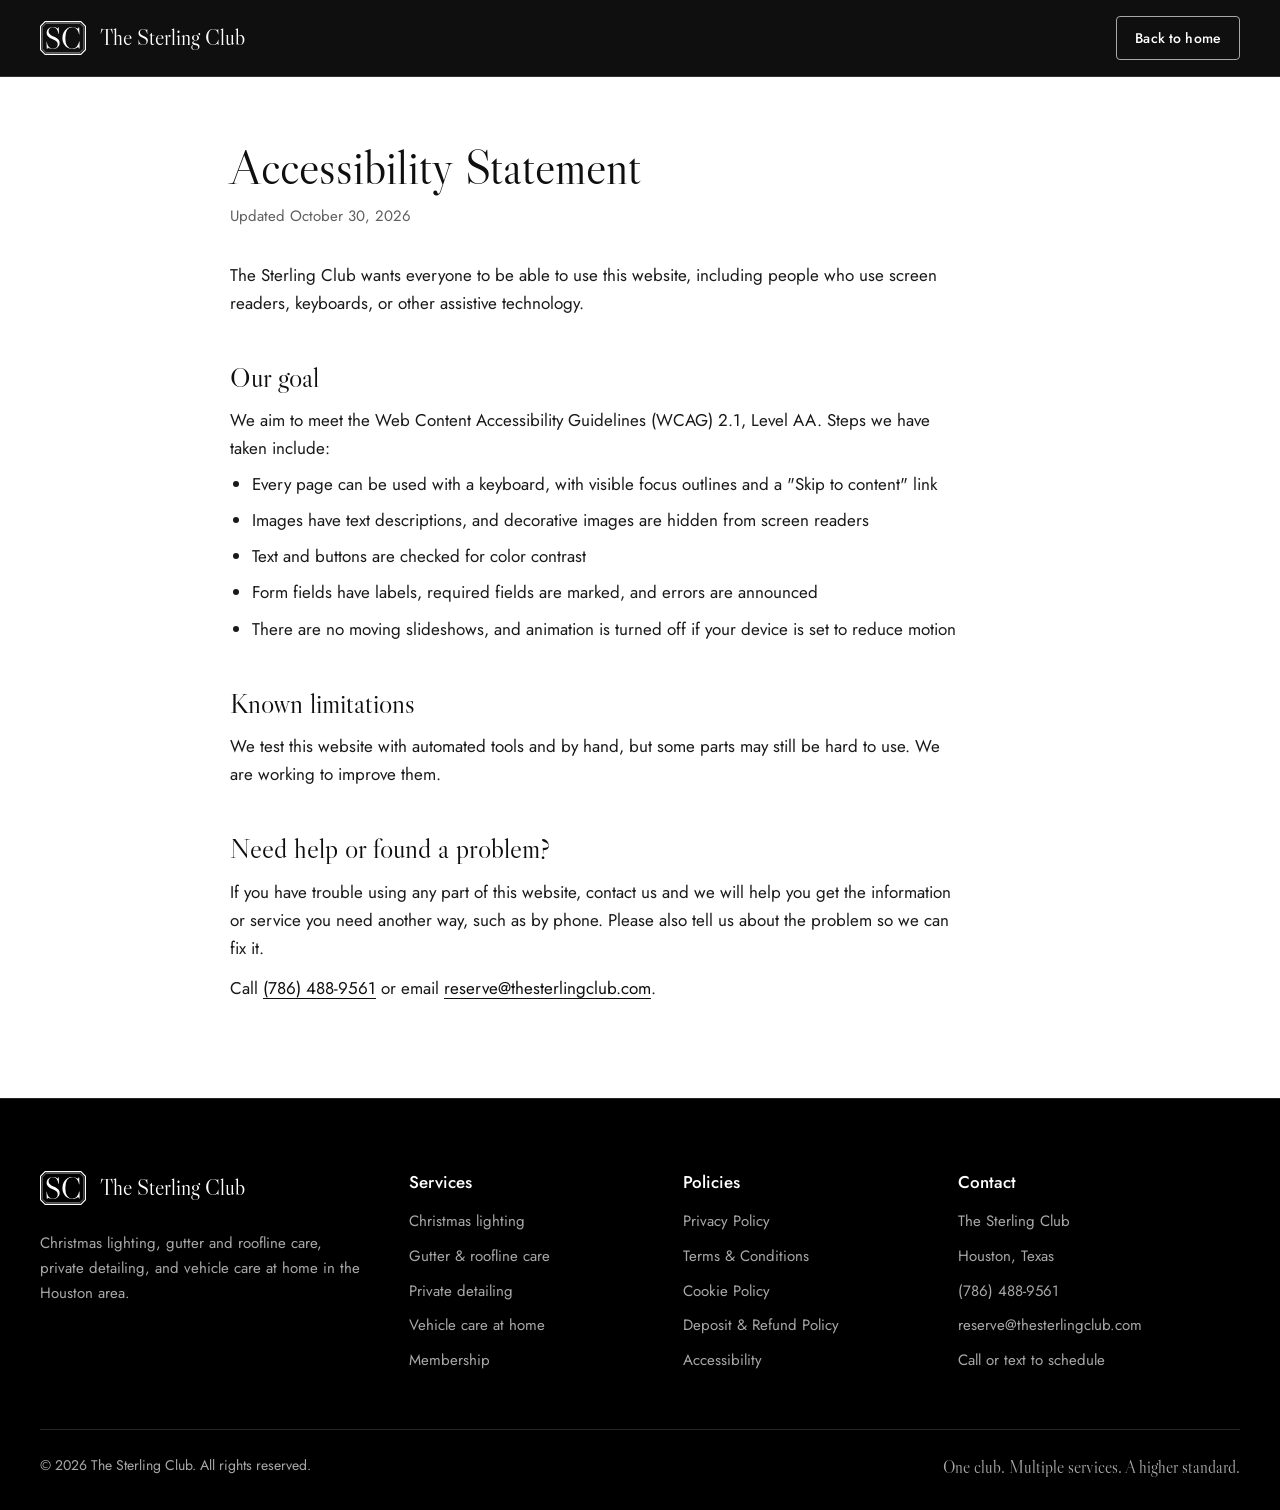
==== accessibility.html @ 71d04ffc "Switch the color palette to Onyx: black, white and silver - Replace the dusk-blue and silver-white p" ====
<!DOCTYPE html>
<html lang="en">
<head>
  <meta charset="UTF-8" />
  <meta name="viewport" content="width=device-width, initial-scale=1.0" />
  <title>Accessibility Statement | The Sterling Club</title>
  <meta name="description" content="Accessibility Statement for The Sterling Club, a home and auto services business in Houston, Texas." />
  <meta name="theme-color" content="#0F0F0F" />
  <link rel="icon" href="data:image/svg+xml,%3Csvg xmlns='http://www.w3.org/2000/svg' viewBox='0 -200 1501 1501'%3E%3Crect x='0' y='-200' width='1501' height='1501' rx='180' fill='%230F0F0F'/%3E%3Cpath d='M168.0 18.0H1333.0L1483.0 168.0V934.0L1333.0 1084.0H168.0L18.0 934.0V168.0Z' fill='none' stroke='%23FFFFFF' stroke-width='70'/%3E%3Cpath d='M640 711Q640 659 617.5 623.5Q595 588 558.5 564Q522 540 462 513Q395 482 358.5 460Q322 438 301.5 408Q281 378 281 334Q281 273 318 237.5Q355 202 417 202Q520 202 570 305Q595 356 611 423L621 420L611 202H598L574 250Q533 218 497.5 204Q462 190 421 190Q362 190 315.5 214.5Q269 239 242.5 282.5Q216 326 216 381Q216 435 240.5 472.5Q265 510 302 533.5Q339 557 394 581Q461 610 498 632Q535 654 556.5 685Q578 716 578 761Q578 825 537.5 862.5Q497 900 425 900Q341 900 290 843Q265 815 249.5 777Q234 739 219 671L210 673L223 912H236L257 857Q288 883 332 897.5Q376 912 423 912Q485 912 534.5 886Q584 860 612 814.5Q640 769 640 711ZM1045 898Q940 898 883 807.5Q826 717 826 551Q826 384 883 293Q940 202 1046 202Q1104 202 1152 228.5Q1200 255 1230 304Q1260 354 1274 431L1288 427L1278 202H1265L1241 250Q1183 219 1135.5 204.5Q1088 190 1043 190Q957 190 885 238Q813 286 771.5 369Q730 452 730 551Q730 651 771.5 733.5Q813 816 885.5 864Q958 912 1045 912Q1094 912 1146.5 893Q1199 874 1244 841L1278 896H1291V666L1278 664Q1253 773 1204 828Q1175 860 1132.5 879Q1090 898 1045 898Z' fill='%23FFFFFF'/%3E%3C/svg%3E" />
  <link rel="stylesheet" href="styles.css?v=onyx-1" />
</head>
<body class="legal-page">
  <svg width="0" height="0" style="position:absolute" aria-hidden="true" focusable="false">
    <symbol id="i-hallmark" viewBox="0 0 1501 1102"><path d="M168.0 18.0H1333.0L1483.0 168.0V934.0L1333.0 1084.0H168.0L18.0 934.0V168.0Z" fill="none" stroke="currentColor" stroke-width="36" /><path d="M199.644 72H1301.356L1429 199.644V902.356L1301.356 1030H199.644L72 902.356V199.644Z" fill="none" stroke="currentColor" stroke-width="14" /><path d="M640 711Q640 659 617.5 623.5Q595 588 558.5 564Q522 540 462 513Q395 482 358.5 460Q322 438 301.5 408Q281 378 281 334Q281 273 318 237.5Q355 202 417 202Q520 202 570 305Q595 356 611 423L621 420L611 202H598L574 250Q533 218 497.5 204Q462 190 421 190Q362 190 315.5 214.5Q269 239 242.5 282.5Q216 326 216 381Q216 435 240.5 472.5Q265 510 302 533.5Q339 557 394 581Q461 610 498 632Q535 654 556.5 685Q578 716 578 761Q578 825 537.5 862.5Q497 900 425 900Q341 900 290 843Q265 815 249.5 777Q234 739 219 671L210 673L223 912H236L257 857Q288 883 332 897.5Q376 912 423 912Q485 912 534.5 886Q584 860 612 814.5Q640 769 640 711ZM1045 898Q940 898 883 807.5Q826 717 826 551Q826 384 883 293Q940 202 1046 202Q1104 202 1152 228.5Q1200 255 1230 304Q1260 354 1274 431L1288 427L1278 202H1265L1241 250Q1183 219 1135.5 204.5Q1088 190 1043 190Q957 190 885 238Q813 286 771.5 369Q730 452 730 551Q730 651 771.5 733.5Q813 816 885.5 864Q958 912 1045 912Q1094 912 1146.5 893Q1199 874 1244 841L1278 896H1291V666L1278 664Q1253 773 1204 828Q1175 860 1132.5 879Q1090 898 1045 898Z" fill="currentColor" /></symbol>
  </svg>
  <a class="skip-link" href="#main">Skip to content</a>
  <header class="site-header scrolled">
    <div class="wrap nav">
      <a href="index.html" class="brand" aria-label="The Sterling Club home">
        <svg class="brand-mark" aria-hidden="true"><use href="#i-hallmark" /></svg>
        <span class="brand-name">The Sterling Club</span>
      </a>
      <a href="index.html" class="btn btn-sm btn-ghost">Back to home</a>
    </div>
  </header>
  <main id="main" class="legal wrap-narrow">
<h1>Accessibility Statement</h1>
<p class="legal-meta">Updated October 30, 2026</p>

<p>The Sterling Club wants everyone to be able to use this website, including people who use screen readers, keyboards, or other assistive technology.</p>

<h2>Our goal</h2>
<p>We aim to meet the Web Content Accessibility Guidelines (WCAG) 2.1, Level AA. Steps we have taken include:</p>
<ul>
  <li>Every page can be used with a keyboard, with visible focus outlines and a "Skip to content" link</li>
  <li>Images have text descriptions, and decorative images are hidden from screen readers</li>
  <li>Text and buttons are checked for color contrast</li>
  <li>Form fields have labels, required fields are marked, and errors are announced</li>
  <li>There are no moving slideshows, and animation is turned off if your device is set to reduce motion</li>
</ul>

<h2>Known limitations</h2>
<p>We test this website with automated tools and by hand, but some parts may still be hard to use. We are working to improve them.</p>

<h2>Need help or found a problem?</h2>
<p>If you have trouble using any part of this website, contact us and we will help you get the information or service you need another way, such as by phone. Please also tell us about the problem so we can fix it.</p>
<p>Call <a href="tel:+17864889561">(786) 488-9561</a> or email <a href="mailto:reserve@thesterlingclub.com">reserve@thesterlingclub.com</a>.</p>

  </main>
  <!-- ============ Footer ============ -->
  <footer class="site-footer">
    <div class="wrap footer-grid">
      <div class="footer-brand">
        <a href="index.html" class="brand">
          <svg class="brand-mark" aria-hidden="true"><use href="#i-hallmark" /></svg>
          <span class="brand-name">The Sterling Club</span>
        </a>
        <p>Christmas lighting, gutter and roofline care, private detailing, and vehicle care at home in the Houston area.</p>
      </div>
      <div>
        <h2 class="footer-h">Services</h2>
        <ul>
          <li><a href="index.html#lighting">Christmas lighting</a></li>
          <li><a href="index.html#gutters">Gutter &amp; roofline care</a></li>
          <li><a href="index.html#detailing">Private detailing</a></li>
          <li><a href="index.html#vehicle-care">Vehicle care at home</a></li>
          <li><a href="index.html#membership">Membership</a></li>
        </ul>
      </div>
      <div>
        <h2 class="footer-h">Policies</h2>
        <ul>
          <li><a href="privacy.html">Privacy Policy</a></li>
          <li><a href="terms.html">Terms &amp; Conditions</a></li>
          <li><a href="cookies.html">Cookie Policy</a></li>
          <li><a href="refunds.html">Deposit &amp; Refund Policy</a></li>
          <li><a href="accessibility.html">Accessibility</a></li>
        </ul>
      </div>
      <div>
        <h2 class="footer-h">Contact</h2>
        <address>
          <ul>
            <li>The Sterling Club</li>
            <li>Houston, Texas</li>
            <li><a href="tel:+17864889561">(786) 488-9561</a></li>
            <li><a href="mailto:reserve@thesterlingclub.com">reserve@thesterlingclub.com</a></li>
            <li>Call or text to schedule</li>
          </ul>
        </address>
      </div>
    </div>
    <div class="wrap footer-bottom">
      <p>&copy; 2026 The Sterling Club. All rights reserved.</p>
      <p class="footer-motto">One club. Multiple services. A higher standard.</p>
    </div>
  </footer>
</body>
</html>
---- styles.css ----
/* =========================================================
   The Sterling Club
   "Onyx": black, pure white and flat silver.
   Edit colors in :root below. Sections pick a tone with .tone-light;
   everything else uses the dark tone.
   ========================================================= */

/* Fonts are self-hosted (SIL Open Font License, see /fonts). */
@font-face { font-family: "Libre Caslon Display"; font-style: normal; font-weight: 400; font-display: swap; src: url("fonts/libre-caslon-display-latin-400-normal.woff2") format("woff2"); }
@font-face { font-family: "Jost"; font-style: normal; font-weight: 400; font-display: swap; src: url("fonts/jost-latin-400-normal.woff2") format("woff2"); }
@font-face { font-family: "Jost"; font-style: normal; font-weight: 500; font-display: swap; src: url("fonts/jost-latin-500-normal.woff2") format("woff2"); }

:root {
  /* Palette (all text pairings checked for WCAG AA) */
  --onyx: #0F0F0F;       /* main dark sections */
  --black: #000000;      /* footer, cards, deepest surfaces */
  --white: #FFFFFF;      /* light sections, headings on dark */
  --graphite: #5F5F5F;   /* secondary text on white (6.4:1) */
  --silver: #A8A8A8;     /* secondary text on dark (8.1:1). Never text on white (2.4:1) */

  --display: "Libre Caslon Display", "Big Caslon", Georgia, serif;
  --sans: "Jost", system-ui, -apple-system, sans-serif;

  /* Type scale: 14 / 17 / 21 / 28 / 36 / 48 / 72 */
  --t-xs: .875rem; --t-base: 1.0625rem; --t-md: 1.3125rem; --t-lg: 1.75rem;
  --t-xl: 2.25rem; --t-2xl: 3rem; --t-3xl: 4.5rem;

  --radius: 4px;
  --ease: cubic-bezier(.2, .7, .2, 1);
  --header-h: 76px;
  --section-y: clamp(80px, 10vw, 136px);

  /* Dark tone (default) */
  --bg: var(--onyx);
  --fg: var(--white);
  --text: #D9D9D9;
  --soft: var(--silver);
  --rule: rgba(255, 255, 255, .14);
  --field: #1A1A1A;
  --btn-bg: var(--white);
  --btn-fg: var(--onyx);
}
.tone-light, .legal-page main {
  --bg: var(--white);
  --fg: var(--onyx);
  --text: #1A1A1A;
  --soft: var(--graphite);
  --rule: #E3E3E3;
  --field: #FAFAFA;
  --btn-bg: var(--onyx);
  --btn-fg: var(--white);
}
.tone-light, .tone-dark { background: var(--bg); color: var(--text); }
.tone-midnight { --bg: var(--black); background: var(--bg); color: var(--text); }

*, *::before, *::after { box-sizing: border-box; margin: 0; padding: 0; }
html { scroll-behavior: smooth; scroll-padding-top: calc(var(--header-h) + 12px); }
body {
  background: var(--onyx);
  color: var(--text);
  font: 400 var(--t-base)/1.65 var(--sans);
  -webkit-font-smoothing: antialiased;
}
img { display: block; max-width: 100%; }
a { color: inherit; text-underline-offset: 4px; text-decoration-thickness: 1px; }
button { font: inherit; color: inherit; }
svg { width: 1em; height: 1em; flex: none; }
h1, h2, h3, h4 { color: var(--fg); font-weight: 400; }
h1, h2, h3 { font-family: var(--display); text-wrap: balance; }
h2 { font-size: clamp(var(--t-xl), 4vw, var(--t-2xl)); line-height: 1.1; }
h3 { font-size: clamp(var(--t-lg), 3vw, var(--t-xl)); line-height: 1.15; }
h4 { font: 500 var(--t-base)/1.4 var(--sans); }
p { text-wrap: pretty; }
:focus-visible { outline: 2px solid var(--fg); outline-offset: 3px; border-radius: 2px; }
.visually-hidden { position: absolute; width: 1px; height: 1px; overflow: hidden; clip: rect(0 0 0 0); white-space: nowrap; }

.skip-link { position: absolute; left: 16px; top: -60px; z-index: 300; background: var(--white); color: var(--onyx); padding: 10px 16px; text-decoration: none; border-radius: var(--radius); }
.skip-link:focus { top: 12px; }

.wrap { width: min(1200px, 100% - 32px); margin-inline: auto; }
.wrap-narrow { width: min(820px, 100% - 32px); }
.section { padding: var(--section-y) 0; }
.section-head { max-width: 40rem; margin-bottom: clamp(40px, 5vw, 64px); }
.section-head p, .lede { margin-top: 16px; color: var(--soft); }
.soft { color: var(--soft); }

/* ---------- Buttons and links ---------- */
.btn {
  display: inline-flex; align-items: center; justify-content: center; gap: 10px;
  min-height: 48px; padding: 0 26px;
  border: 1px solid var(--btn-bg); border-radius: var(--radius);
  background: var(--btn-bg); color: var(--btn-fg);
  font: 500 var(--t-base)/1.2 var(--sans); letter-spacing: .01em;
  text-decoration: none; text-align: center; cursor: pointer;
  transition: background .2s, color .2s, border-color .2s;
}
.btn:hover { background: transparent; color: var(--fg); }
.btn svg { width: 18px; height: 18px; }
.btn-ghost { background: transparent; color: var(--fg); border-color: var(--soft); }
.btn-ghost:hover { background: var(--fg); color: var(--bg); border-color: var(--fg); }
.btn-sm { min-height: 44px; padding: 0 18px; font-size: var(--t-xs); }
.btn-block { width: 100%; }
.call-link { display: inline-flex; align-items: center; gap: 8px; color: var(--fg); text-decoration: underline; text-decoration-color: var(--soft); }
.call-link:hover { text-decoration-color: currentColor; }
.call-link svg { width: 16px; height: 16px; }
.actions { display: flex; flex-wrap: wrap; align-items: center; gap: 14px 24px; }

/* ---------- Hallmark logo ---------- */
.brand { display: inline-flex; align-items: center; gap: 14px; text-decoration: none; flex: none; color: var(--fg); }
.brand-mark { width: 46px; height: 34px; color: var(--white); }
.brand-name { font: 400 1.375rem/1 var(--display); color: var(--white); }

/* ---------- Announcement ---------- */
.announce {
  position: relative; z-index: 120;
  display: flex; align-items: center; justify-content: center;
  padding: 10px 52px;
  background: var(--black);
  border-bottom: 1px solid var(--rule);
  font-size: var(--t-xs); text-align: center; color: var(--text);
}
.announce a { color: var(--white); margin-left: 6px; }
.announce-close { position: absolute; right: 8px; top: 50%; translate: 0 -50%; width: 44px; height: 44px; display: grid; place-items: center; background: none; border: 0; cursor: pointer; color: var(--silver); }
.announce-close:hover { color: var(--white); }
.announce-close svg { width: 16px; height: 16px; }
.announce.is-hidden { display: none; }

/* ---------- Header ---------- */
.site-header {
  position: sticky; top: 0; z-index: 110;
  background: transparent;
  border-bottom: 1px solid transparent;
  transition: background .3s, border-color .3s;
}
.site-header.scrolled { background: rgba(15, 15, 15, .97); border-bottom-color: var(--rule); }
.nav { display: flex; align-items: center; justify-content: space-between; height: var(--header-h); gap: 24px; }
.nav-links { display: flex; align-items: center; gap: 28px; }
.nav-links a:not(.btn) { text-decoration: none; font-size: var(--t-xs); color: var(--text); padding-block: 6px; border-bottom: 1px solid transparent; transition: color .2s, border-color .2s; }
.nav-links a:not(.btn):hover, .nav-links a.is-current:not(.btn) { color: var(--white); border-bottom-color: var(--silver); }
.nav-phone { display: inline-flex; align-items: center; gap: 8px; }
.nav-phone svg { width: 15px; height: 15px; }

.nav-toggle { display: none; width: 44px; height: 44px; background: none; border: 0; cursor: pointer; position: relative; }
.nav-toggle span { position: absolute; left: 11px; width: 22px; height: 1.5px; background: var(--white); transition: transform .3s var(--ease), top .3s var(--ease); }
.nav-toggle span:first-child { top: 18px; }
.nav-toggle span:last-child { top: 25px; }
.nav-toggle[aria-expanded="true"] span:first-child { top: 21.5px; transform: rotate(45deg); }
.nav-toggle[aria-expanded="true"] span:last-child { top: 21.5px; transform: rotate(-45deg); }

/* ---------- Hero ---------- */
/* Replace images/lights.jpg with a sharp 2400px night photo when you have one. */
.hero {
  position: relative; overflow: hidden;
  min-height: min(88vh, 820px);
  display: flex; align-items: flex-end;
  margin-top: calc(-1 * var(--header-h));
  padding: calc(var(--header-h) + 72px) 0 clamp(64px, 11vh, 120px);
}
.hero-media { position: absolute; inset: -12px; background: url(images/lights.jpg) center 45% / cover; filter: blur(1.5px) saturate(.15); }
.hero-shade {
  position: absolute; inset: 0;
  background:
    linear-gradient(90deg, rgba(15,15,15,.95) 0%, rgba(15,15,15,.82) 42%, rgba(15,15,15,.4) 100%),
    linear-gradient(0deg, rgba(0,0,0,.75) 0%, transparent 45%);
}
.hero-inner { position: relative; z-index: 1; max-width: 44rem; margin-left: max(16px, (100% - 1200px) / 2); padding-right: 16px; animation: heroIn .9s var(--ease) both; }
.hero h1 { font-size: clamp(var(--t-xl), 6.2vw, var(--t-3xl)); line-height: 1.04; letter-spacing: -.005em; color: var(--white); }
.hero-sub { max-width: 34rem; margin-top: 22px; font-size: var(--t-md); line-height: 1.5; color: var(--text); }
.hero .actions { margin-top: 36px; }
@keyframes heroIn { from { opacity: 0; transform: translateY(12px); } }

/* ---------- Services ---------- */
.checks { list-style: none; }
.checks li { position: relative; padding: 5px 0 5px 28px; }
.checks li::before {
  content: ""; position: absolute; left: 0; top: .72em; width: 14px; height: 14px; background: var(--soft);
  -webkit-mask: url("data:image/svg+xml,%3Csvg xmlns='http://www.w3.org/2000/svg' viewBox='0 0 14 14' fill='none' stroke='%23000' stroke-width='1.4'%3E%3Cpath d='m2 7.4 3.2 3.1L12 3.6'/%3E%3C/svg%3E") center / contain no-repeat;
          mask: url("data:image/svg+xml,%3Csvg xmlns='http://www.w3.org/2000/svg' viewBox='0 0 14 14' fill='none' stroke='%23000' stroke-width='1.4'%3E%3Cpath d='m2 7.4 3.2 3.1L12 3.6'/%3E%3C/svg%3E") center / contain no-repeat;
}

.services-intro { padding-bottom: clamp(48px, 6vw, 72px); }
.services-intro .section-head { margin-bottom: 0; }
.svc { display: grid; grid-template-columns: minmax(0, 1.1fr) minmax(0, 1fr); gap: clamp(32px, 6vw, 96px); align-items: center; }
.svc + .svc, .svc + .svc-more { margin-top: clamp(80px, 10vw, 128px); }
.svc-flip .svc-img { order: 2; }
.svc-img { aspect-ratio: 4 / 3; overflow: hidden; background: var(--black); }
.svc-img img { width: 100%; height: 100%; object-fit: cover; }
.svc-img-art { background: #EFEFEF; }
.svc-img-art img { filter: grayscale(1); }
.svc-body > p { margin-top: 16px; max-width: 34rem; }
.svc-body .checks { margin: 22px 0 28px; }
.svc-body .actions { margin-top: 8px; }
.svc-band { padding: var(--section-y) 0; }
.price-from { display: flex; align-items: baseline; gap: 10px; margin-bottom: 4px; }
.price-from span { font-size: var(--t-xs); color: var(--soft); }
.price-from strong { font: 400 var(--t-lg)/1 var(--display); color: var(--fg); }
.price-note { font-size: var(--t-xs); color: var(--soft); margin-bottom: 24px; }
.price-note a { color: var(--fg); }

/* Detailing packages */
.svc-more { border-top: 1px solid var(--rule); padding-top: clamp(40px, 5vw, 56px); }
.svc-more + .svc { margin-top: clamp(80px, 10vw, 128px); }
.pkg-grid { display: grid; grid-template-columns: repeat(2, minmax(0, 1fr)); }
.pkg { display: flex; flex-direction: column; padding-right: clamp(24px, 4vw, 56px); }
.pkg + .pkg { padding: 0 0 0 clamp(24px, 4vw, 56px); border-left: 1px solid var(--rule); }
.pkg h4 { font: 400 var(--t-lg)/1.2 var(--display); }
.pkg-adds { margin-top: 6px; font-size: var(--t-xs); color: var(--soft); }
.pkg-prices { display: grid; grid-template-columns: repeat(3, auto); justify-content: start; gap: 4px 36px; margin: 22px 0 24px; }
.pkg-prices dt { font-size: var(--t-xs); color: var(--soft); }
.pkg-prices dd { font: 400 var(--t-lg)/1.1 var(--display); color: var(--fg); }
.pkg-prices div { display: flex; flex-direction: column-reverse; gap: 4px; }
.pkg-lists { display: grid; grid-template-columns: 1fr 1fr; gap: 6px 24px; flex-grow: 1; margin-bottom: 28px; }
.pkg-lists .checks li { font-size: .9375rem; }
.pkg-sub { font-weight: 500; color: var(--fg); margin-bottom: 4px; }
.pkg .btn { align-self: flex-start; }
.addons { display: grid; grid-template-columns: repeat(3, minmax(0, 1fr)); gap: 32px; margin: clamp(48px, 6vw, 72px) 0 20px; }
.addons h4 { margin-bottom: 10px; }
.addon-list { list-style: none; border-top: 1px solid var(--rule); }
.addon-list li { display: flex; justify-content: space-between; gap: 14px; padding: 12px 0; border-bottom: 1px solid var(--rule); font-size: .9375rem; }
.addon-list small { display: block; color: var(--soft); font-size: var(--t-xs); margin-top: 2px; }
.addon-list strong { flex: none; text-align: right; font-weight: 500; color: var(--fg); max-width: 9.5rem; }

/* ---------- Membership ---------- */
.tiers { display: grid; grid-template-columns: repeat(2, minmax(0, 1fr)); gap: 24px; }
.tier { position: relative; display: flex; flex-direction: column; padding: clamp(32px, 4vw, 48px); background: var(--black); border: 1px solid var(--rule); border-radius: var(--radius); }
.tier-reserve { border-color: var(--silver); }
.tier-mark { position: absolute; top: clamp(28px, 4vw, 44px); right: clamp(28px, 4vw, 44px); width: 52px; height: 38px; color: var(--white); }
.tier h3 { font-size: var(--t-xl); padding-right: 64px; }
.tier-price { margin-top: 18px; color: var(--soft); }
.tier-price .amt { font: 400 var(--t-2xl)/1 var(--display); color: var(--fg); margin-right: 6px; }
.tier-note { font-size: var(--t-xs); color: var(--soft); margin: 8px 0 24px; }
.tier .checks { flex-grow: 1; margin-bottom: 32px; padding-top: 18px; border-top: 1px solid var(--rule); }
.tier .btn { align-self: flex-start; }
.fine { font-size: var(--t-xs); color: var(--soft); margin-top: 28px; max-width: 46rem; }
.fine a { color: var(--fg); }

/* ---------- About and steps ---------- */
.about { display: grid; grid-template-columns: minmax(0, .8fr) minmax(0, 1.2fr); gap: clamp(36px, 6vw, 96px); align-items: center; }
.about-img { aspect-ratio: 6 / 7; overflow: hidden; }
.about-img img { width: 100%; height: 100%; object-fit: cover; }
.about-body > p { margin: 16px 0 36px; max-width: 36rem; }
.promises { display: grid; grid-template-columns: 1fr 1fr; gap: 28px 40px; }
.promises div { border-top: 1px solid var(--rule); padding-top: 16px; }
.promises h3 { font: 500 var(--t-base)/1.4 var(--sans); margin-bottom: 4px; }
.promises p { font-size: .9375rem; color: var(--soft); }
.promises a { color: var(--fg); }

.how { margin-top: var(--section-y); }
.steps { list-style: none; display: grid; grid-template-columns: repeat(3, minmax(0, 1fr)); gap: clamp(28px, 4vw, 56px); }
.steps li { border-top: 1px solid var(--rule); padding-top: 20px; }
.step-n { display: block; font: 400 var(--t-2xl)/1 var(--display); color: var(--soft); margin-bottom: 18px; }
.steps h3 { font-size: var(--t-md); margin-bottom: 8px; }
.steps p { color: var(--soft); }

/* ---------- Service area ---------- */
.area { display: grid; grid-template-columns: minmax(0, 1fr) minmax(0, 1fr); gap: clamp(40px, 6vw, 96px); align-items: center; }
.area-info > p { margin: 16px 0 28px; }
.zip-form { display: flex; gap: 10px; max-width: 420px; }
.zip-form input { flex: 1; min-width: 0; font: inherit; color: var(--fg); background: var(--field); border: 1px solid var(--soft); border-radius: var(--radius); padding: 0 16px; min-height: 48px; letter-spacing: .06em; }
.zip-form input::placeholder { color: var(--soft); }
.zip-result { min-height: 1.6em; margin: 12px 0 24px; font-size: .9375rem; }
.zip-result.ok { color: var(--fg); }
.zip-result.no { color: var(--soft); }
.area-towns { max-width: 32rem; color: var(--soft); }
.area-towns strong { font-weight: 500; color: var(--fg); }

.map { position: relative; aspect-ratio: 1; max-width: 480px; width: 100%; margin-inline: auto; }
.map-ring { position: absolute; inset: 0; margin: auto; border-radius: 50%; border: 1px solid var(--rule); }
.r1 { width: 34%; height: 34%; } .r2 { width: 64%; height: 64%; } .r3 { width: 94%; height: 94%; }
.map-center { position: absolute; left: 50%; top: 50%; transform: translate(-50%, -50%); display: flex; flex-direction: column; align-items: center; gap: 8px; font: 400 var(--t-md)/1 var(--display); color: var(--fg); }
.map-center svg { width: 44px; height: 32px; color: var(--white); }
.map-pin { position: absolute; left: var(--x); top: var(--y); transform: translate(-50%, -50%); font-size: var(--t-xs); color: var(--soft); padding-top: 14px; white-space: nowrap; }
.map-pin::before { content: ""; position: absolute; top: 0; left: 50%; width: 7px; height: 7px; margin-left: -3.5px; border-radius: 50%; background: var(--silver); }

/* ---------- FAQ ---------- */
.faq { border-top: 1px solid var(--rule); }
.faq details { border-bottom: 1px solid var(--rule); }
.faq summary { list-style: none; cursor: pointer; display: flex; justify-content: space-between; align-items: center; gap: 24px; padding: 22px 0; font: 400 var(--t-md)/1.35 var(--display); color: var(--fg); }
.faq summary::-webkit-details-marker { display: none; }
.faq summary::after { content: ""; flex: none; width: 14px; height: 14px; background: linear-gradient(var(--fg), var(--fg)) center / 14px 1px no-repeat, linear-gradient(var(--fg), var(--fg)) center / 1px 14px no-repeat; transition: transform .3s var(--ease); }
.faq details[open] summary::after { transform: rotate(45deg); }
.faq-a { padding: 0 0 24px; max-width: 40rem; color: var(--soft); }
.faq-a a { color: var(--fg); }

/* ---------- Booking ---------- */
.quote { display: grid; grid-template-columns: minmax(0, 1fr) minmax(0, 1.25fr); gap: clamp(36px, 6vw, 96px); align-items: start; }
.quote-info > p { margin: 16px 0 32px; }
.contact-list { list-style: none; border-top: 1px solid var(--rule); }
.contact-list li { border-bottom: 1px solid var(--rule); }
.contact-list a, .contact-list .row { display: flex; align-items: center; gap: 16px; padding: 14px 0; text-decoration: none; }
.contact-list a:hover span:last-child { text-decoration: underline; text-decoration-color: var(--soft); }
.contact-list svg { width: 20px; height: 20px; color: var(--silver); }
.contact-list .label { width: 6.5rem; flex: none; font-size: var(--t-xs); color: var(--soft); }
.contact-list span:last-child { color: var(--fg); word-break: break-word; }

.quote-form { display: grid; grid-template-columns: 1fr 1fr; gap: 20px; padding: clamp(24px, 4vw, 44px); background: var(--black); border: 1px solid var(--rule); border-radius: var(--radius); }
.field { display: flex; flex-direction: column; gap: 8px; border: 0; min-width: 0; }
.field-full { grid-column: 1 / -1; }
.field label, .field legend { font-size: var(--t-xs); font-weight: 500; color: var(--fg); }
.opt { color: var(--soft); font-weight: 400; }
.field input, .field select, .field textarea { font: inherit; color: var(--fg); background: var(--field); border: 1px solid var(--soft); border-radius: var(--radius); padding: 12px 14px; min-height: 48px; color-scheme: dark; }
.field select { appearance: none; background-image: url("data:image/svg+xml,%3Csvg xmlns='http://www.w3.org/2000/svg' width='12' height='8' viewBox='0 0 12 8' fill='none' stroke='%23A8A8A8' stroke-width='1.5'%3E%3Cpath d='M1 1.5l5 5 5-5'/%3E%3C/svg%3E"); background-repeat: no-repeat; background-position: right 14px center; padding-right: 40px; }
.field textarea { resize: vertical; min-height: 110px; }
.field input::placeholder, .field textarea::placeholder { color: #8A8A8A; }
.field input:focus, .field select:focus, .field textarea:focus { outline: 2px solid var(--fg); outline-offset: 2px; border-color: var(--fg); }
.field [aria-invalid="true"] { border-color: var(--fg); box-shadow: 0 0 0 1px var(--fg); }
.choice { flex-direction: row; flex-wrap: wrap; align-items: center; gap: 10px 22px; }
.choice legend { margin-bottom: 8px; width: 100%; }
.choice label { display: inline-flex; align-items: center; gap: 8px; min-height: 44px; font-size: .9375rem; font-weight: 400; color: var(--text); cursor: pointer; }
.choice input { accent-color: var(--white); width: 18px; height: 18px; }
.meet[hidden] { display: none; }
.form-help, .form-how { font-size: var(--t-xs); color: var(--soft); }
.req { color: var(--fg); }
.consent { display: flex; gap: 12px; align-items: flex-start; font-size: .9375rem; line-height: 1.55; }
.consent input { flex: none; width: 20px; height: 20px; margin-top: 3px; accent-color: var(--white); cursor: pointer; }
.consent label { cursor: pointer; }
.consent a { color: var(--fg); }
.consent input[aria-invalid="true"] { outline: 2px solid var(--fg); outline-offset: 2px; }
.form-note { font-size: .9375rem; color: var(--soft); min-height: 1.4em; }
.form-note.error { color: var(--fg); }

/* ---------- Footer ---------- */
.site-footer { background: var(--black); border-top: 1px solid var(--rule); padding: 72px 0 28px; }
.footer-grid { display: grid; grid-template-columns: 1.4fr 1fr 1fr 1.2fr; gap: 40px; }
.footer-brand p { color: var(--soft); margin: 18px 0 0; max-width: 22rem; font-size: .9375rem; }
.footer-h { font: 500 var(--t-base)/1.3 var(--sans); margin-bottom: 16px; color: var(--white); }
.site-footer ul { list-style: none; display: grid; gap: 10px; font-size: .9375rem; color: var(--soft); }
.site-footer ul a { text-decoration: none; }
.site-footer ul a:hover { color: var(--white); text-decoration: underline; }
.site-footer address { font-style: normal; }
.footer-bottom { display: flex; flex-wrap: wrap; justify-content: space-between; gap: 12px; margin-top: 56px; padding-top: 24px; border-top: 1px solid var(--rule); font-size: var(--t-xs); color: var(--soft); }
.footer-motto { font-family: var(--display); font-size: var(--t-base); color: var(--silver); }

/* ---------- Policy pages ---------- */
.legal-page { background: var(--white); }
.legal-page .site-header { background: var(--onyx); border-bottom-color: var(--rule); }
.legal-page main { background: var(--white); color: var(--text); }
.legal { padding: 64px 0 96px; margin-inline: auto; }
.legal h1 { font-size: clamp(var(--t-xl), 5vw, var(--t-2xl)); line-height: 1.1; }
.legal-meta { color: var(--soft); margin: 10px 0 32px; font-size: .9375rem; }
.legal h2 { font-size: var(--t-lg); line-height: 1.2; margin: 44px 0 12px; }
.legal h3 { font-size: var(--t-md); margin: 26px 0 8px; }
.legal p, .legal li { max-width: 46rem; }
.legal p + p { margin-top: 12px; }
.legal ul { padding-left: 22px; display: grid; gap: 8px; margin-top: 8px; }
.legal ul + p, .legal ul + h3 { margin-top: 14px; }
.legal a { color: var(--fg); }
.legal-page .nav .btn-sm { white-space: nowrap; }

/* ---------- Floating UI ---------- */
.mobile-bar { display: none; }
.to-top {
  position: fixed; right: 20px; bottom: 20px; z-index: 90;
  width: 48px; height: 48px; display: grid; place-items: center;
  border-radius: 50%; border: 1px solid var(--rule); background: rgba(0, 0, 0, .92); color: var(--white); cursor: pointer;
  opacity: 0; visibility: hidden; transition: opacity .3s, visibility .3s, border-color .3s;
}
.to-top.show { opacity: 1; visibility: visible; }
.to-top:hover { border-color: var(--silver); }
.to-top svg { width: 20px; height: 20px; }

/* ---------- Responsive ---------- */
@media (max-width: 1140px) {
  .nav-links { gap: 20px; }
  .nav-links a[href="#faq"], .nav-links a[href="#area"] { display: none; }
}
@media (max-width: 1000px) {
  .svc, .area, .about, .quote { grid-template-columns: 1fr; }
  .svc-flip .svc-img { order: 0; }
  .pkg-grid, .addons { grid-template-columns: 1fr; }
  .pkg { padding-right: 0; }
  .pkg + .pkg { padding: 40px 0 0; margin-top: 40px; border-left: 0; border-top: 1px solid var(--rule); }
  .footer-grid { grid-template-columns: 1fr 1fr; }
  .steps { grid-template-columns: 1fr; }
  .about-img { max-width: 420px; }
}
@media (max-width: 860px) {
  :root { --header-h: 66px; }
  .nav-toggle { display: block; }
  .nav-links {
    position: fixed; inset: var(--header-h) 0 auto 0;
    flex-direction: column; align-items: stretch; gap: 0;
    padding: 8px 16px 24px;
    background: var(--onyx); border-bottom: 1px solid var(--rule);
    opacity: 0; visibility: hidden;
    transition: opacity .25s, visibility .25s;
  }
  .nav-links.open { opacity: 1; visibility: visible; }
  .nav-links a[href="#faq"], .nav-links a[href="#area"] { display: block; }
  .nav-links a:not(.btn) { padding: 15px 0; border-bottom: 1px solid var(--rule); font-size: var(--t-base); }
  .nav-links a:not(.btn):hover, .nav-links a.is-current:not(.btn) { border-bottom-color: var(--rule); }
  .nav-links .btn { margin-top: 18px; }
  .site-header:has(.nav-links.open) { background: var(--onyx); }
  .brand-name { font-size: 1.25rem; }

  .hero { min-height: 0; }
  .tiers, .promises { grid-template-columns: 1fr; }
  .quote-form { grid-template-columns: 1fr; }
  .footer-grid { grid-template-columns: 1fr; gap: 32px; }
  .site-footer { padding-bottom: 104px; }

  .mobile-bar {
    position: fixed; left: 0; right: 0; bottom: 0; z-index: 100;
    display: grid; grid-template-columns: 1fr 1fr 1.3fr;
    padding: 8px 10px calc(8px + env(safe-area-inset-bottom));
    gap: 8px; background: rgba(0, 0, 0, .97); border-top: 1px solid var(--rule);
  }
  .mobile-bar a { display: flex; align-items: center; justify-content: center; gap: 8px; min-height: 48px; border-radius: var(--radius); border: 1px solid var(--rule); text-decoration: none; font-size: .9375rem; color: var(--white); }
  .mobile-bar svg { width: 17px; height: 17px; }
  .mobile-bar .mb-primary { background: var(--white); color: var(--onyx); border-color: var(--white); font-weight: 500; }
  .to-top { bottom: 84px; }
}
@media (max-width: 480px) {
  .pkg-lists { grid-template-columns: 1fr; }
  .announce { padding: 9px 48px 9px 14px; }
  .hero .actions .btn, .svc-body .actions .btn { width: 100%; }
  .brand { gap: 10px; }
  .brand-mark { width: 40px; height: 30px; }
  .brand-name { font-size: 1.125rem; }
  .contact-list .label { width: 4.5rem; }
}

@media (prefers-reduced-motion: reduce) {
  *, *::before, *::after { animation: none !important; transition: none !important; }
  html { scroll-behavior: auto; }
}
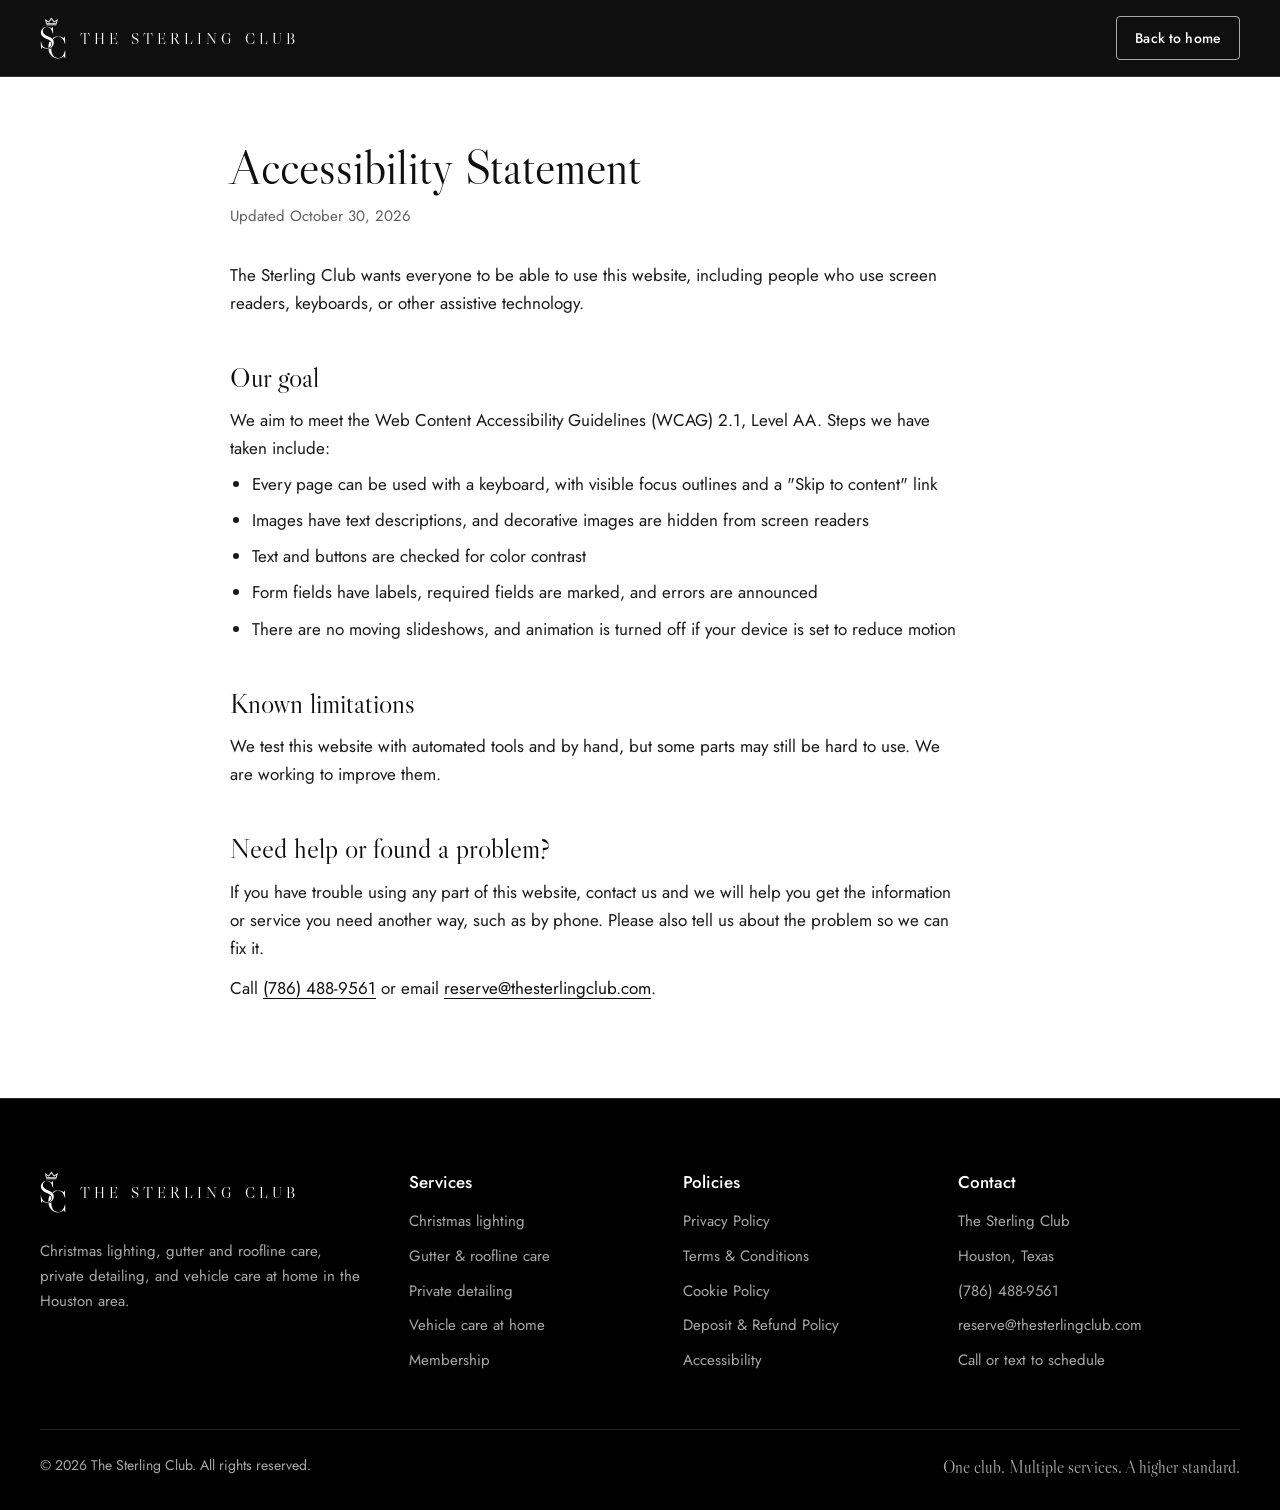
==== commit 1946b355: "Make the site dynamic: 3D silver monogram, scroll-lit house, cinematic panels - New logo: interlocki" ====
--- a/accessibility.html
+++ b/accessibility.html
@@ -6,18 +6,18 @@
   <title>Accessibility Statement | The Sterling Club</title>
   <meta name="description" content="Accessibility Statement for The Sterling Club, a home and auto services business in Houston, Texas." />
   <meta name="theme-color" content="#0F0F0F" />
-  <link rel="icon" href="data:image/svg+xml,%3Csvg xmlns='http://www.w3.org/2000/svg' viewBox='0 -200 1501 1501'%3E%3Crect x='0' y='-200' width='1501' height='1501' rx='180' fill='%230F0F0F'/%3E%3Cpath d='M168.0 18.0H1333.0L1483.0 168.0V934.0L1333.0 1084.0H168.0L18.0 934.0V168.0Z' fill='none' stroke='%23FFFFFF' stroke-width='70'/%3E%3Cpath d='M640 711Q640 659 617.5 623.5Q595 588 558.5 564Q522 540 462 513Q395 482 358.5 460Q322 438 301.5 408Q281 378 281 334Q281 273 318 237.5Q355 202 417 202Q520 202 570 305Q595 356 611 423L621 420L611 202H598L574 250Q533 218 497.5 204Q462 190 421 190Q362 190 315.5 214.5Q269 239 242.5 282.5Q216 326 216 381Q216 435 240.5 472.5Q265 510 302 533.5Q339 557 394 581Q461 610 498 632Q535 654 556.5 685Q578 716 578 761Q578 825 537.5 862.5Q497 900 425 900Q341 900 290 843Q265 815 249.5 777Q234 739 219 671L210 673L223 912H236L257 857Q288 883 332 897.5Q376 912 423 912Q485 912 534.5 886Q584 860 612 814.5Q640 769 640 711ZM1045 898Q940 898 883 807.5Q826 717 826 551Q826 384 883 293Q940 202 1046 202Q1104 202 1152 228.5Q1200 255 1230 304Q1260 354 1274 431L1288 427L1278 202H1265L1241 250Q1183 219 1135.5 204.5Q1088 190 1043 190Q957 190 885 238Q813 286 771.5 369Q730 452 730 551Q730 651 771.5 733.5Q813 816 885.5 864Q958 912 1045 912Q1094 912 1146.5 893Q1199 874 1244 841L1278 896H1291V666L1278 664Q1253 773 1204 828Q1175 860 1132.5 879Q1090 898 1045 898Z' fill='%23FFFFFF'/%3E%3C/svg%3E" />
-  <link rel="stylesheet" href="styles.css?v=onyx-1" />
+  <link rel="icon" href="data:image/svg+xml,%3Csvg xmlns='http://www.w3.org/2000/svg' viewBox='0 0 1500 1500'%3E%3Crect width='1500' height='1500' rx='200' fill='%230F0F0F'/%3E%3Cg transform='translate%28346 80%29' fill='%23FFFFFF'%3E%3Cpath d='M563 1326Q458 1326 401 1235.5Q344 1145 344 979Q344 812 401 721Q458 630 564 630Q622 630 670 656.5Q718 683 748 732Q778 782 792 859L806 855L796 630H783L759 678Q701 647 653.5 632.5Q606 618 561 618Q475 618 403 666Q331 714 289.5 797Q248 880 248 979Q248 1079 289.5 1161.5Q331 1244 403.5 1292Q476 1340 563 1340Q612 1340 664.5 1321Q717 1302 762 1269L796 1324H809V1094L796 1092Q771 1201 722 1256Q693 1288 650.5 1307Q608 1326 563 1326Z'/%3E%3Cpath d='M430 821Q430 769 407.5 733.5Q385 698 348.5 674Q312 650 252 623Q185 592 148.5 570Q112 548 91.5 518Q71 488 71 444Q71 383 108 347.5Q145 312 207 312Q310 312 360 415Q385 466 401 533L411 530L401 312H388L364 360Q323 328 287.5 314Q252 300 211 300Q152 300 105.5 324.5Q59 349 32.5 392.5Q6 436 6 491Q6 545 30.5 582.5Q55 620 92 643.5Q129 667 184 691Q251 720 288 742Q325 764 346.5 795Q368 826 368 871Q368 935 327.5 972.5Q287 1010 215 1010Q131 1010 80 953Q55 925 39.5 887Q24 849 9 781L0 783L13 1022H26L47 967Q78 993 122 1007.5Q166 1022 213 1022Q275 1022 324.5 996Q374 970 402 924.5Q430 879 430 821Z'/%3E%3Cpath d='M173.8 200L141.8 46L261.8 128L351.8 0L441.8 128L561.8 46L529.8 200ZM201.8 174L187.8 112L265.8 166L351.8 56L437.8 166L515.8 112L501.8 174Z' fill-rule='evenodd'/%3E%3Cpath d='M185.8 222L517.8 222L517.8 252L185.8 252Z'/%3E%3C/g%3E%3C/svg%3E" />
+  <link rel="stylesheet" href="styles.css?v=club-1" />
 </head>
 <body class="legal-page">
   <svg width="0" height="0" style="position:absolute" aria-hidden="true" focusable="false">
-    <symbol id="i-hallmark" viewBox="0 0 1501 1102"><path d="M168.0 18.0H1333.0L1483.0 168.0V934.0L1333.0 1084.0H168.0L18.0 934.0V168.0Z" fill="none" stroke="currentColor" stroke-width="36" /><path d="M199.644 72H1301.356L1429 199.644V902.356L1301.356 1030H199.644L72 902.356V199.644Z" fill="none" stroke="currentColor" stroke-width="14" /><path d="M640 711Q640 659 617.5 623.5Q595 588 558.5 564Q522 540 462 513Q395 482 358.5 460Q322 438 301.5 408Q281 378 281 334Q281 273 318 237.5Q355 202 417 202Q520 202 570 305Q595 356 611 423L621 420L611 202H598L574 250Q533 218 497.5 204Q462 190 421 190Q362 190 315.5 214.5Q269 239 242.5 282.5Q216 326 216 381Q216 435 240.5 472.5Q265 510 302 533.5Q339 557 394 581Q461 610 498 632Q535 654 556.5 685Q578 716 578 761Q578 825 537.5 862.5Q497 900 425 900Q341 900 290 843Q265 815 249.5 777Q234 739 219 671L210 673L223 912H236L257 857Q288 883 332 897.5Q376 912 423 912Q485 912 534.5 886Q584 860 612 814.5Q640 769 640 711ZM1045 898Q940 898 883 807.5Q826 717 826 551Q826 384 883 293Q940 202 1046 202Q1104 202 1152 228.5Q1200 255 1230 304Q1260 354 1274 431L1288 427L1278 202H1265L1241 250Q1183 219 1135.5 204.5Q1088 190 1043 190Q957 190 885 238Q813 286 771.5 369Q730 452 730 551Q730 651 771.5 733.5Q813 816 885.5 864Q958 912 1045 912Q1094 912 1146.5 893Q1199 874 1244 841L1278 896H1291V666L1278 664Q1253 773 1204 828Q1175 860 1132.5 879Q1090 898 1045 898Z" fill="currentColor" /></symbol>
+    <symbol id="i-mono" viewBox="-20 -20 849 1380"><mask id="mono-weave" maskUnits="userSpaceOnUse" x="-20" y="-20" width="849" height="1380"><rect x="-20" y="-20" width="849" height="1380" fill="#fff"/><path d="M430 821Q430 769 407.5 733.5Q385 698 348.5 674Q312 650 252 623Q185 592 148.5 570Q112 548 91.5 518Q71 488 71 444Q71 383 108 347.5Q145 312 207 312Q310 312 360 415Q385 466 401 533L411 530L401 312H388L364 360Q323 328 287.5 314Q252 300 211 300Q152 300 105.5 324.5Q59 349 32.5 392.5Q6 436 6 491Q6 545 30.5 582.5Q55 620 92 643.5Q129 667 184 691Q251 720 288 742Q325 764 346.5 795Q368 826 368 871Q368 935 327.5 972.5Q287 1010 215 1010Q131 1010 80 953Q55 925 39.5 887Q24 849 9 781L0 783L13 1022H26L47 967Q78 993 122 1007.5Q166 1022 213 1022Q275 1022 324.5 996Q374 970 402 924.5Q430 879 430 821Z" fill="#000" stroke="#000" stroke-width="44" stroke-linejoin="round"/></mask><path d="M563 1326Q458 1326 401 1235.5Q344 1145 344 979Q344 812 401 721Q458 630 564 630Q622 630 670 656.5Q718 683 748 732Q778 782 792 859L806 855L796 630H783L759 678Q701 647 653.5 632.5Q606 618 561 618Q475 618 403 666Q331 714 289.5 797Q248 880 248 979Q248 1079 289.5 1161.5Q331 1244 403.5 1292Q476 1340 563 1340Q612 1340 664.5 1321Q717 1302 762 1269L796 1324H809V1094L796 1092Q771 1201 722 1256Q693 1288 650.5 1307Q608 1326 563 1326Z" fill="currentColor" mask="url(#mono-weave)"/><path d="M430 821Q430 769 407.5 733.5Q385 698 348.5 674Q312 650 252 623Q185 592 148.5 570Q112 548 91.5 518Q71 488 71 444Q71 383 108 347.5Q145 312 207 312Q310 312 360 415Q385 466 401 533L411 530L401 312H388L364 360Q323 328 287.5 314Q252 300 211 300Q152 300 105.5 324.5Q59 349 32.5 392.5Q6 436 6 491Q6 545 30.5 582.5Q55 620 92 643.5Q129 667 184 691Q251 720 288 742Q325 764 346.5 795Q368 826 368 871Q368 935 327.5 972.5Q287 1010 215 1010Q131 1010 80 953Q55 925 39.5 887Q24 849 9 781L0 783L13 1022H26L47 967Q78 993 122 1007.5Q166 1022 213 1022Q275 1022 324.5 996Q374 970 402 924.5Q430 879 430 821Z" fill="currentColor"/><path d="M173.8 200L141.8 46L261.8 128L351.8 0L441.8 128L561.8 46L529.8 200ZM201.8 174L187.8 112L265.8 166L351.8 56L437.8 166L515.8 112L501.8 174Z" fill="currentColor" fill-rule="evenodd"/><path d="M185.8 222L517.8 222L517.8 252L185.8 252Z" fill="currentColor"/></symbol>
   </svg>
   <a class="skip-link" href="#main">Skip to content</a>
   <header class="site-header scrolled">
     <div class="wrap nav">
       <a href="index.html" class="brand" aria-label="The Sterling Club home">
-        <svg class="brand-mark" aria-hidden="true"><use href="#i-hallmark" /></svg>
+        <svg class="brand-mark" aria-hidden="true"><use href="#i-mono" /></svg>
         <span class="brand-name">The Sterling Club</span>
       </a>
       <a href="index.html" class="btn btn-sm btn-ghost">Back to home</a>
@@ -52,7 +52,7 @@
     <div class="wrap footer-grid">
       <div class="footer-brand">
         <a href="index.html" class="brand">
-          <svg class="brand-mark" aria-hidden="true"><use href="#i-hallmark" /></svg>
+          <svg class="brand-mark" aria-hidden="true"><use href="#i-mono" /></svg>
           <span class="brand-name">The Sterling Club</span>
         </a>
         <p>Christmas lighting, gutter and roofline care, private detailing, and vehicle care at home in the Houston area.</p>
--- a/styles.css
+++ b/styles.css
@@ -105,10 +105,10 @@
 .call-link svg { width: 16px; height: 16px; }
 .actions { display: flex; flex-wrap: wrap; align-items: center; gap: 14px 24px; }
 
-/* ---------- Hallmark logo ---------- */
+/* ---------- Monogram logo ---------- */
 .brand { display: inline-flex; align-items: center; gap: 14px; text-decoration: none; flex: none; color: var(--fg); }
-.brand-mark { width: 46px; height: 34px; color: var(--white); }
-.brand-name { font: 400 1.375rem/1 var(--display); color: var(--white); }
+.brand-mark { width: 26px; height: 42px; color: var(--white); }
+.brand-name { font: 400 .9375rem/1 var(--display); letter-spacing: .28em; margin-right: -.28em; text-transform: uppercase; color: var(--white); }
 
 /* ---------- Announcement ---------- */
 .announce {
@@ -147,27 +147,56 @@
 .nav-toggle[aria-expanded="true"] span:first-child { top: 21.5px; transform: rotate(45deg); }
 .nav-toggle[aria-expanded="true"] span:last-child { top: 21.5px; transform: rotate(-45deg); }
 
-/* ---------- Hero ---------- */
-/* Replace images/lights.jpg with a sharp 2400px night photo when you have one. */
+/* ---------- Hero: 3D silver monogram (js/medallion.js) ---------- */
 .hero {
   position: relative; overflow: hidden;
-  min-height: min(88vh, 820px);
-  display: flex; align-items: flex-end;
+  min-height: 100vh; min-height: 100svh;
+  display: flex; flex-direction: column; align-items: center; justify-content: center; text-align: center;
   margin-top: calc(-1 * var(--header-h));
-  padding: calc(var(--header-h) + 72px) 0 clamp(64px, 11vh, 120px);
-}
-.hero-media { position: absolute; inset: -12px; background: url(images/lights.jpg) center 45% / cover; filter: blur(1.5px) saturate(.15); }
-.hero-shade {
-  position: absolute; inset: 0;
+  padding: calc(var(--header-h) + 16px) 16px 104px;
+  background: var(--onyx);
+}
+.hero-glow {
+  position: absolute; inset: 0; pointer-events: none;
   background:
-    linear-gradient(90deg, rgba(15,15,15,.95) 0%, rgba(15,15,15,.82) 42%, rgba(15,15,15,.4) 100%),
-    linear-gradient(0deg, rgba(0,0,0,.75) 0%, transparent 45%);
-}
-.hero-inner { position: relative; z-index: 1; max-width: 44rem; margin-left: max(16px, (100% - 1200px) / 2); padding-right: 16px; animation: heroIn .9s var(--ease) both; }
-.hero h1 { font-size: clamp(var(--t-xl), 6.2vw, var(--t-3xl)); line-height: 1.04; letter-spacing: -.005em; color: var(--white); }
-.hero-sub { max-width: 34rem; margin-top: 22px; font-size: var(--t-md); line-height: 1.5; color: var(--text); }
-.hero .actions { margin-top: 36px; }
-@keyframes heroIn { from { opacity: 0; transform: translateY(12px); } }
+    radial-gradient(ellipse 42% 40% at 50% 34%, rgba(255, 255, 255, .075), transparent 72%),
+    radial-gradient(ellipse 90% 50% at 50% 115%, rgba(255, 255, 255, .05), transparent 70%);
+}
+.hero-stage { position: relative; width: min(560px, 86vw); height: clamp(230px, 42vh, 440px); }
+.hero-mono, .hero-canvas { position: absolute; inset: 0; width: 100%; height: 100%; }
+.hero-mono { padding: 7% 0; color: #D9D9D9; transition: opacity .8s var(--ease); }
+.hero-canvas { opacity: 0; transition: opacity 1.4s var(--ease); }
+.hero.is-3d .hero-canvas { opacity: 1; }
+.hero.is-3d .hero-mono { opacity: 0; }
+.hero-inner { position: relative; z-index: 1; max-width: 46rem; }
+.hero-inner > * { animation: rise 1.1s var(--ease) both; }
+.hero-inner > :nth-child(2) { animation-delay: .35s; }
+.hero-inner > :nth-child(3) { animation-delay: .5s; }
+.hero-inner > :nth-child(4) { animation-delay: .65s; }
+@keyframes rise { from { opacity: 0; transform: translateY(16px); } }
+
+/* "THE" between hairlines, then the name in brushed silver with one sheen pass */
+.lockup { display: flex; flex-direction: column; align-items: center; gap: 12px; margin-top: 4px; }
+.lockup-the { display: flex; align-items: center; gap: 18px; font: 400 var(--t-base)/1 var(--display); letter-spacing: .42em; margin-right: -.42em; text-transform: uppercase; color: var(--silver); }
+.lockup-the::before, .lockup-the::after { content: ""; width: clamp(40px, 9vw, 120px); height: 1px; background: linear-gradient(90deg, transparent, var(--silver)); }
+.lockup-the::after { transform: scaleX(-1); }
+.lockup-name {
+  font: 400 clamp(1.875rem, 6vw, 4.25rem)/1.05 var(--display); letter-spacing: .14em; margin-right: -.14em; text-transform: uppercase;
+  background: linear-gradient(100deg, #9C9C9C 0%, #EDEDED 20%, #B4B4B4 38%, #FFFFFF 50%, #A8A8A8 64%, #E4E4E4 82%, #9C9C9C 100%);
+  background-size: 260% 100%; background-position: 100% 0;
+  -webkit-background-clip: text; background-clip: text; color: transparent;
+  animation: sheen 3.4s .7s var(--ease) both;
+}
+@keyframes sheen { to { background-position: 0 0; } }
+.hero-line { margin-top: 26px; font: 400 var(--t-lg)/1.25 var(--display); color: var(--white); }
+.hero-sub { max-width: 34rem; margin: 12px auto 0; color: var(--soft); }
+.hero .actions { justify-content: center; margin-top: 32px; }
+
+.scroll-cue { position: absolute; left: 50%; bottom: 20px; width: 44px; height: 64px; translate: -50% 0; }
+.scroll-cue::before, .scroll-cue::after { content: ""; position: absolute; left: 50%; width: 1px; }
+.scroll-cue::before { top: 0; bottom: 0; background: rgba(255, 255, 255, .18); }
+.scroll-cue::after { top: 0; height: 40%; background: var(--white); animation: cue 2.4s 2s ease-in-out 3 both; }
+@keyframes cue { 0% { transform: scaleY(0); transform-origin: top; } 45% { transform: scaleY(1); transform-origin: top; } 55% { transform: scaleY(1); transform-origin: bottom; } 100% { transform: scaleY(0) translateY(150%); transform-origin: bottom; } }
 
 /* ---------- Services ---------- */
 .checks { list-style: none; }
@@ -180,17 +209,58 @@
 
 .services-intro { padding-bottom: clamp(48px, 6vw, 72px); }
 .services-intro .section-head { margin-bottom: 0; }
-.svc { display: grid; grid-template-columns: minmax(0, 1.1fr) minmax(0, 1fr); gap: clamp(32px, 6vw, 96px); align-items: center; }
-.svc + .svc, .svc + .svc-more { margin-top: clamp(80px, 10vw, 128px); }
-.svc-flip .svc-img { order: 2; }
-.svc-img { aspect-ratio: 4 / 3; overflow: hidden; background: var(--black); }
-.svc-img img { width: 100%; height: 100%; object-fit: cover; }
-.svc-img-art { background: #EFEFEF; }
-.svc-img-art img { filter: grayscale(1); }
-.svc-body > p { margin-top: 16px; max-width: 34rem; }
-.svc-body .checks { margin: 22px 0 28px; }
-.svc-body .actions { margin-top: 8px; }
-.svc-band { padding: var(--section-y) 0; }
+
+/* Christmas lighting: the house lights up as you scroll through this section (script.js) */
+.lights { position: relative; height: 290vh; background: var(--black); }
+.lights-sticky { position: sticky; top: 0; height: 100vh; height: 100svh; overflow: hidden; }
+.lights-scene, .lights-scene img, .lights-bulbs, .lights-shade { position: absolute; inset: 0; width: 100%; height: 100%; }
+.lights-scene img { object-fit: cover; object-position: 50% 50%; }
+.lights-on { opacity: var(--on, 0); }
+.lights-bulbs { opacity: var(--bulbs, 1); }
+.lights-bulbs circle { opacity: 0; transition: opacity .3s ease-out; }
+.lights-bulbs circle.on { opacity: 1; }
+.bulbs-glow circle { fill: #FFCF8A; }
+.bulbs-core circle { fill: #FFF7E8; }
+.lights-shade { background: linear-gradient(90deg, rgba(0, 0, 0, .86) 0%, rgba(0, 0, 0, .6) 32%, rgba(0, 0, 0, 0) 60%), linear-gradient(0deg, rgba(0, 0, 0, .55), transparent 28%); }
+.lights-copy { position: relative; height: 100%; display: flex; align-items: center; }
+.lights-card { max-width: 27rem; }
+.lights-card > p { margin-top: 16px; }
+.lights-card .checks { margin: 22px 0 28px; }
+.lights-meter { position: absolute; left: max(16px, (100% - 1200px) / 2); right: max(16px, (100% - 1200px) / 2); bottom: 28px; height: 1px; background: rgba(255, 255, 255, .16); }
+.lights-meter span { display: block; height: 100%; width: 100%; transform: scaleX(var(--p, 0)); transform-origin: left; background: #FFCF8A; }
+
+/* Service panels: each photo fades into the black instead of sitting in a box */
+.panel { position: relative; display: flex; align-items: center; min-height: min(100vh, 920px); padding: var(--section-y) 0; background: var(--onyx); overflow: hidden; }
+.panel-media {
+  position: absolute; top: 0; bottom: 0; right: 0; width: 64%; margin: 0;
+  -webkit-mask-image: linear-gradient(90deg, transparent 0%, #000 42%), linear-gradient(180deg, transparent 0%, #000 14%, #000 86%, transparent 100%);
+  -webkit-mask-composite: source-in;
+  mask-image: linear-gradient(90deg, transparent 0%, #000 42%), linear-gradient(180deg, transparent 0%, #000 14%, #000 86%, transparent 100%);
+  mask-composite: intersect;
+}
+.panel-flip .panel-media {
+  right: auto; left: 0;
+  -webkit-mask-image: linear-gradient(270deg, transparent 0%, #000 42%), linear-gradient(180deg, transparent 0%, #000 14%, #000 86%, transparent 100%);
+  mask-image: linear-gradient(270deg, transparent 0%, #000 42%), linear-gradient(180deg, transparent 0%, #000 14%, #000 86%, transparent 100%);
+}
+.panel-media img {
+  width: 100%; height: 120%; margin-top: -10%;
+  object-fit: cover; object-position: var(--focus, 50% 50%);
+  translate: 0 var(--py, 0px); scale: 1.03;
+  transition: opacity 1.4s var(--ease), scale 2s var(--ease);
+}
+.js .panel-media img { opacity: 0; scale: 1.14; }
+.js .panel.in .panel-media img { opacity: 1; scale: 1.03; }
+.panel-inner { position: relative; z-index: 1; }
+.panel-flip .panel-inner { display: flex; justify-content: flex-end; }
+.panel-copy { max-width: 28rem; }
+.panel-copy > p { margin-top: 16px; }
+.panel-copy .checks { margin: 22px 0 28px; }
+
+/* Scroll reveals: headings rise out of a line, other content fades up */
+.js [data-reveal] { opacity: 0; transform: translateY(18px); transition: opacity .9s var(--ease), transform .9s var(--ease), clip-path 1.1s var(--ease); transition-delay: var(--d, 0s); }
+.js h2[data-reveal], .js h3[data-reveal] { clip-path: inset(0 0 100% 0); transform: translateY(.4em); }
+.js [data-reveal].in { opacity: 1; transform: none; clip-path: inset(-10% -5% -20% -5%); }
 .price-from { display: flex; align-items: baseline; gap: 10px; margin-bottom: 4px; }
 .price-from span { font-size: var(--t-xs); color: var(--soft); }
 .price-from strong { font: 400 var(--t-lg)/1 var(--display); color: var(--fg); }
@@ -198,8 +268,6 @@
 .price-note a { color: var(--fg); }
 
 /* Detailing packages */
-.svc-more { border-top: 1px solid var(--rule); padding-top: clamp(40px, 5vw, 56px); }
-.svc-more + .svc { margin-top: clamp(80px, 10vw, 128px); }
 .pkg-grid { display: grid; grid-template-columns: repeat(2, minmax(0, 1fr)); }
 .pkg { display: flex; flex-direction: column; padding-right: clamp(24px, 4vw, 56px); }
 .pkg + .pkg { padding: 0 0 0 clamp(24px, 4vw, 56px); border-left: 1px solid var(--rule); }
@@ -222,9 +290,20 @@
 
 /* ---------- Membership ---------- */
 .tiers { display: grid; grid-template-columns: repeat(2, minmax(0, 1fr)); gap: 24px; }
-.tier { position: relative; display: flex; flex-direction: column; padding: clamp(32px, 4vw, 48px); background: var(--black); border: 1px solid var(--rule); border-radius: var(--radius); }
+.tier {
+  position: relative; display: flex; flex-direction: column; padding: clamp(32px, 4vw, 48px);
+  background: var(--black); border: 1px solid var(--rule); border-radius: 10px;
+  transform: perspective(1000px) rotateX(var(--rx, 0deg)) rotateY(var(--ry, 0deg));
+  transition: transform .6s var(--ease), border-color .3s;
+}
+.tier.tilting { transition: transform .1s linear, border-color .3s; }
+.tier::after {
+  content: ""; position: absolute; inset: 0; border-radius: inherit; pointer-events: none;
+  background: radial-gradient(480px circle at var(--gx, 50%) var(--gy, 0%), rgba(255, 255, 255, .11), transparent 48%);
+  opacity: var(--glare, 0); transition: opacity .4s;
+}
 .tier-reserve { border-color: var(--silver); }
-.tier-mark { position: absolute; top: clamp(28px, 4vw, 44px); right: clamp(28px, 4vw, 44px); width: 52px; height: 38px; color: var(--white); }
+.tier-mark { position: absolute; top: clamp(26px, 4vw, 40px); right: clamp(28px, 4vw, 44px); width: 30px; height: 50px; color: var(--silver); }
 .tier h3 { font-size: var(--t-xl); padding-right: 64px; }
 .tier-price { margin-top: 18px; color: var(--soft); }
 .tier-price .amt { font: 400 var(--t-2xl)/1 var(--display); color: var(--fg); margin-right: 6px; }
@@ -365,8 +444,7 @@
   .nav-links a[href="#faq"], .nav-links a[href="#area"] { display: none; }
 }
 @media (max-width: 1000px) {
-  .svc, .area, .about, .quote { grid-template-columns: 1fr; }
-  .svc-flip .svc-img { order: 0; }
+  .area, .about, .quote { grid-template-columns: 1fr; }
   .pkg-grid, .addons { grid-template-columns: 1fr; }
   .pkg { padding-right: 0; }
   .pkg + .pkg { padding: 40px 0 0; margin-top: 40px; border-left: 0; border-top: 1px solid var(--rule); }
@@ -391,9 +469,19 @@
   .nav-links a:not(.btn):hover, .nav-links a.is-current:not(.btn) { border-bottom-color: var(--rule); }
   .nav-links .btn { margin-top: 18px; }
   .site-header:has(.nav-links.open) { background: var(--onyx); }
-  .brand-name { font-size: 1.25rem; }
-
-  .hero { min-height: 0; }
+
+  .lights { height: 240vh; }
+  .lights-scene img { object-position: 46% 50%; }
+  .lights-shade { background: linear-gradient(0deg, rgba(0, 0, 0, .92) 0%, rgba(0, 0, 0, .75) 42%, rgba(0, 0, 0, 0) 72%); }
+  .lights-copy { align-items: flex-end; padding-bottom: 112px; }
+  .lights-meter { bottom: 92px; }
+  .panel { display: block; min-height: 0; padding: 0 0 72px; }
+  .panel-media, .panel-flip .panel-media {
+    position: relative; width: 100%; height: 78vw; max-height: 520px;
+    -webkit-mask-image: linear-gradient(180deg, #000 55%, transparent 100%); mask-image: linear-gradient(180deg, #000 55%, transparent 100%);
+  }
+  .panel-flip .panel-inner { display: block; }
+  .panel-copy { margin-top: -12px; }
   .tiers, .promises { grid-template-columns: 1fr; }
   .quote-form { grid-template-columns: 1fr; }
   .footer-grid { grid-template-columns: 1fr; gap: 32px; }
@@ -413,14 +501,22 @@
 @media (max-width: 480px) {
   .pkg-lists { grid-template-columns: 1fr; }
   .announce { padding: 9px 48px 9px 14px; }
-  .hero .actions .btn, .svc-body .actions .btn { width: 100%; }
+  .hero .actions .btn, .panel-copy .actions .btn, .lights-card .actions .btn { width: 100%; }
   .brand { gap: 10px; }
-  .brand-mark { width: 40px; height: 30px; }
-  .brand-name { font-size: 1.125rem; }
+  .brand-mark { width: 22px; height: 36px; }
+  .brand-name { font-size: .8125rem; letter-spacing: .22em; margin-right: -.22em; }
   .contact-list .label { width: 4.5rem; }
 }
 
 @media (prefers-reduced-motion: reduce) {
   *, *::before, *::after { animation: none !important; transition: none !important; }
   html { scroll-behavior: auto; }
-}
+  .js [data-reveal] { opacity: 1; transform: none; clip-path: none; }
+  .js .panel-media img { opacity: 1; scale: 1.03; translate: none; }
+  .lights { height: auto; }
+  .lights-sticky { position: relative; height: 100vh; height: 100svh; }
+  .lights-on { opacity: 1; }
+  .lights-bulbs { display: none; }
+  .lights-meter, .scroll-cue::after { display: none; }
+  .tier { transform: none; }
+}
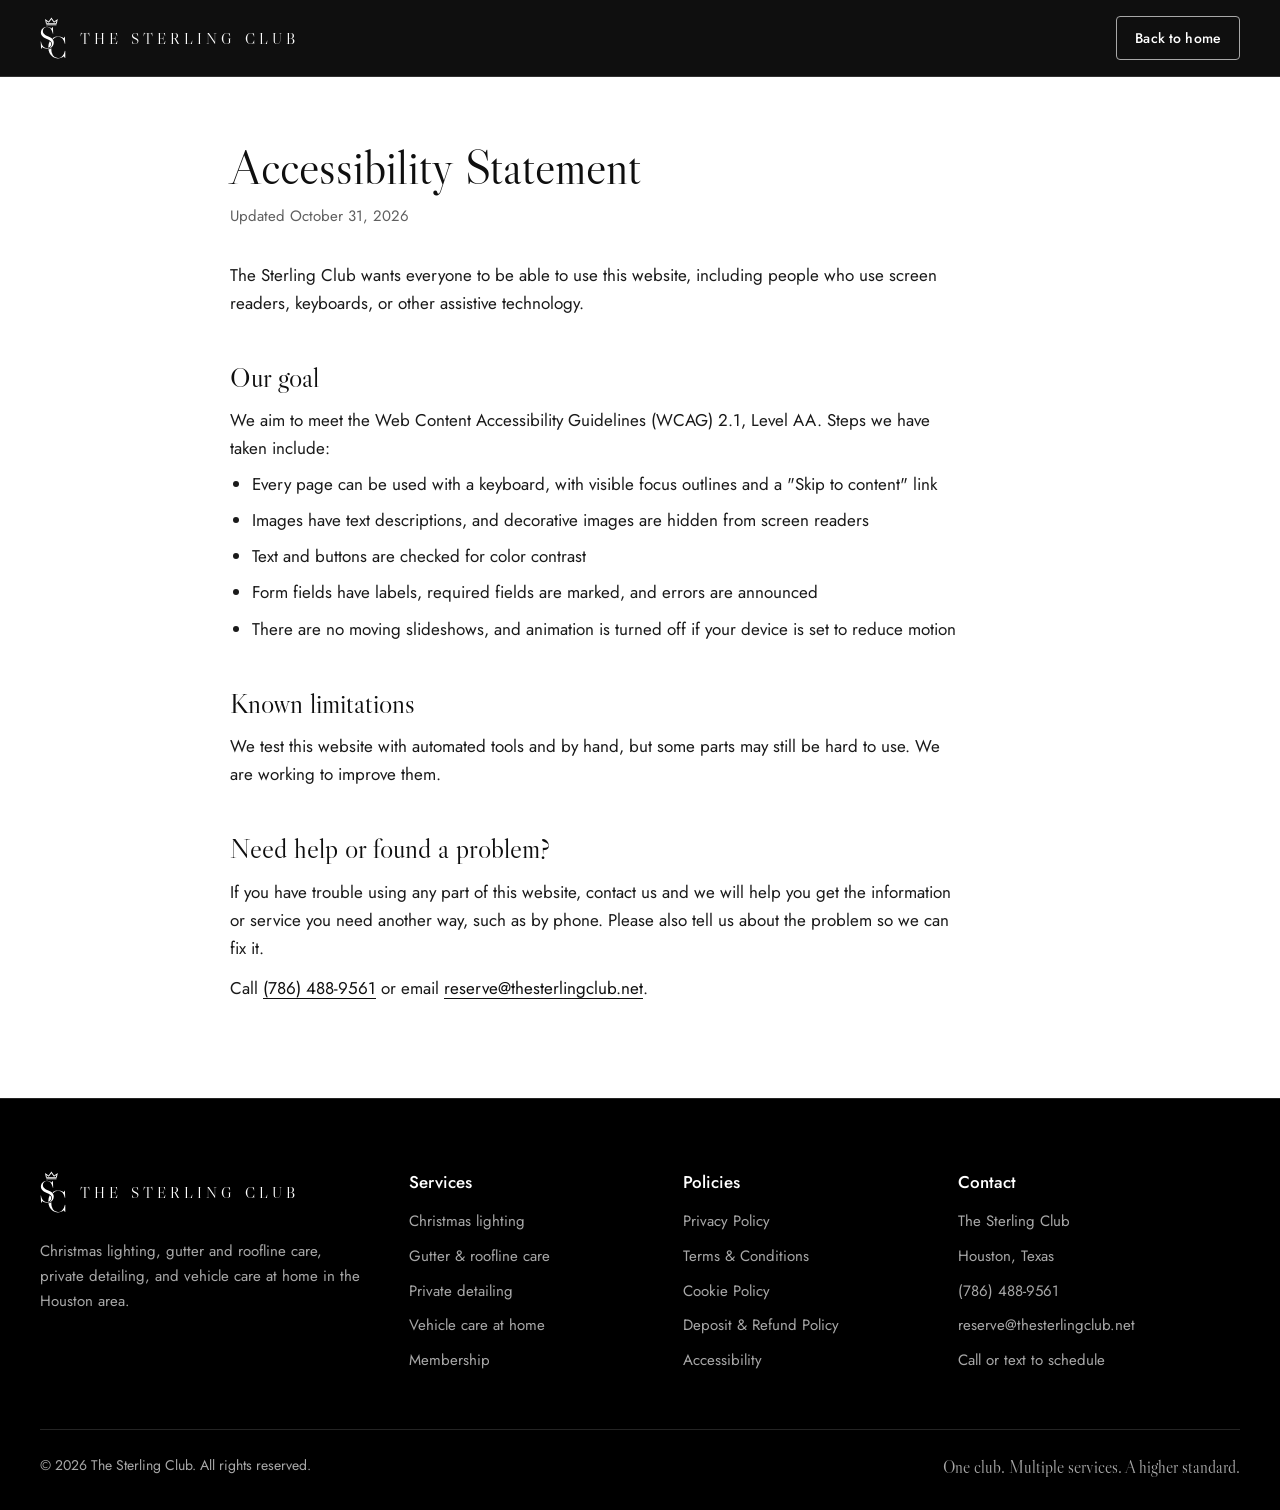
==== commit 4d10e5ae: "Use reserve@thesterlingclub.net and Metro by T-Mobile text alerts - Replace the .com address (not ow" ====
--- a/accessibility.html
+++ b/accessibility.html
@@ -25,7 +25,7 @@
   </header>
   <main id="main" class="legal wrap-narrow">
 <h1>Accessibility Statement</h1>
-<p class="legal-meta">Updated October 30, 2026</p>
+<p class="legal-meta">Updated October 31, 2026</p>
 
 <p>The Sterling Club wants everyone to be able to use this website, including people who use screen readers, keyboards, or other assistive technology.</p>
 
@@ -44,7 +44,7 @@
 
 <h2>Need help or found a problem?</h2>
 <p>If you have trouble using any part of this website, contact us and we will help you get the information or service you need another way, such as by phone. Please also tell us about the problem so we can fix it.</p>
-<p>Call <a href="tel:+17864889561">(786) 488-9561</a> or email <a href="mailto:reserve@thesterlingclub.com">reserve@thesterlingclub.com</a>.</p>
+<p>Call <a href="tel:+17864889561">(786) 488-9561</a> or email <a href="mailto:reserve@thesterlingclub.net">reserve@thesterlingclub.net</a>.</p>
 
   </main>
   <!-- ============ Footer ============ -->
@@ -84,7 +84,7 @@
             <li>The Sterling Club</li>
             <li>Houston, Texas</li>
             <li><a href="tel:+17864889561">(786) 488-9561</a></li>
-            <li><a href="mailto:reserve@thesterlingclub.com">reserve@thesterlingclub.com</a></li>
+            <li><a href="mailto:reserve@thesterlingclub.net">reserve@thesterlingclub.net</a></li>
             <li>Call or text to schedule</li>
           </ul>
         </address>
--- a/styles.css
+++ b/styles.css
@@ -210,24 +210,28 @@
 .services-intro { padding-bottom: clamp(48px, 6vw, 72px); }
 .services-intro .section-head { margin-bottom: 0; }
 
-/* Christmas lighting: the house lights up as you scroll through this section (script.js) */
-.lights { position: relative; height: 290vh; background: var(--black); }
+/* Christmas lighting: three homes, each starting dark, light up in turn as a soft wave of light
+   sweeps across them (script.js). The lit layer is the same photo as the dark one, so they always line up. */
+.lights { position: relative; height: 340vh; background: var(--black); }
 .lights-sticky { position: sticky; top: 0; height: 100vh; height: 100svh; overflow: hidden; }
-.lights-scene, .lights-scene img, .lights-bulbs, .lights-shade { position: absolute; inset: 0; width: 100%; height: 100%; }
-.lights-scene img { object-fit: cover; object-position: 50% 50%; }
-.lights-on { opacity: var(--on, 0); }
-.lights-bulbs { opacity: var(--bulbs, 1); }
-.lights-bulbs circle { opacity: 0; transition: opacity .3s ease-out; }
-.lights-bulbs circle.on { opacity: 1; }
-.bulbs-glow circle { fill: #FFCF8A; }
-.bulbs-core circle { fill: #FFF7E8; }
+.lights-scene, .lights-shade, .scene, .scene img { position: absolute; inset: 0; width: 100%; height: 100%; }
+.scene { margin: 0; opacity: var(--vis, 0); }
+.scene:first-child { --vis: 1; }
+.scene img { object-fit: cover; object-position: 50% 50%; }
+.scene .dim { filter: brightness(.26) saturate(.25) contrast(1.05); }
+.scene .lit {
+  -webkit-mask-image: linear-gradient(100deg, #000 calc(var(--s, 0) * 160% - 60%), transparent calc(var(--s, 0) * 160%));
+  mask-image: linear-gradient(100deg, #000 calc(var(--s, 0) * 160% - 60%), transparent calc(var(--s, 0) * 160%));
+}
 .lights-shade { background: linear-gradient(90deg, rgba(0, 0, 0, .86) 0%, rgba(0, 0, 0, .6) 32%, rgba(0, 0, 0, 0) 60%), linear-gradient(0deg, rgba(0, 0, 0, .55), transparent 28%); }
 .lights-copy { position: relative; height: 100%; display: flex; align-items: center; }
 .lights-card { max-width: 27rem; }
 .lights-card > p { margin-top: 16px; }
 .lights-card .checks { margin: 22px 0 28px; }
-.lights-meter { position: absolute; left: max(16px, (100% - 1200px) / 2); right: max(16px, (100% - 1200px) / 2); bottom: 28px; height: 1px; background: rgba(255, 255, 255, .16); }
-.lights-meter span { display: block; height: 100%; width: 100%; transform: scaleX(var(--p, 0)); transform-origin: left; background: #FFCF8A; }
+.lights-caption { position: absolute; left: max(16px, (100% - 1200px) / 2); right: max(16px, (100% - 1200px) / 2); bottom: 28px; display: flex; align-items: center; justify-content: space-between; gap: 16px; font-size: var(--t-xs); color: var(--text); }
+.lights-steps { display: flex; gap: 6px; }
+.lights-steps i { width: 48px; height: 2px; background: rgba(255, 255, 255, .2); overflow: hidden; }
+.lights-steps i::after { content: ""; display: block; height: 100%; background: #FFCF8A; transform: scaleX(var(--f, 0)); transform-origin: left; }
 
 /* Service panels: each photo fades into the black instead of sitting in a box */
 .panel { position: relative; display: flex; align-items: center; min-height: min(100vh, 920px); padding: var(--section-y) 0; background: var(--onyx); overflow: hidden; }
@@ -389,6 +393,9 @@
 .choice input { accent-color: var(--white); width: 18px; height: 18px; }
 .meet[hidden] { display: none; }
 .form-help, .form-how { font-size: var(--t-xs); color: var(--soft); }
+.field input[type="file"] { padding: 10px; }
+/* Spam trap: hidden from people, filled in by bots */
+.hp { position: absolute; left: -9999px; width: 1px; height: 1px; overflow: hidden; }
 .req { color: var(--fg); }
 .consent { display: flex; gap: 12px; align-items: flex-start; font-size: .9375rem; line-height: 1.55; }
 .consent input { flex: none; width: 20px; height: 20px; margin-top: 3px; accent-color: var(--white); cursor: pointer; }
@@ -470,11 +477,13 @@
   .nav-links .btn { margin-top: 18px; }
   .site-header:has(.nav-links.open) { background: var(--onyx); }
 
-  .lights { height: 240vh; }
-  .lights-scene img { object-position: 46% 50%; }
-  .lights-shade { background: linear-gradient(0deg, rgba(0, 0, 0, .92) 0%, rgba(0, 0, 0, .75) 42%, rgba(0, 0, 0, 0) 72%); }
-  .lights-copy { align-items: flex-end; padding-bottom: 112px; }
-  .lights-meter { bottom: 92px; }
+  /* Phones: the homes sit in the top part of the screen, the text below on black */
+  .lights { height: 300vh; }
+  .lights-scene { height: 50%; }
+  .lights-shade { background: linear-gradient(0deg, var(--black) 0%, rgba(0, 0, 0, 0) 30%), linear-gradient(180deg, rgba(0, 0, 0, .55) 0%, rgba(0, 0, 0, 0) 22%); }
+  .lights-copy { align-items: flex-end; padding-bottom: 104px; }
+  .lights-caption { top: calc(var(--header-h) + 12px); bottom: auto; text-shadow: 0 1px 6px rgba(0, 0, 0, .8); }
+  .lights-steps i { width: 28px; }
   .panel { display: block; min-height: 0; padding: 0 0 72px; }
   .panel-media, .panel-flip .panel-media {
     position: relative; width: 100%; height: 78vw; max-height: 520px;
@@ -515,8 +524,8 @@
   .js .panel-media img { opacity: 1; scale: 1.03; translate: none; }
   .lights { height: auto; }
   .lights-sticky { position: relative; height: 100vh; height: 100svh; }
-  .lights-on { opacity: 1; }
-  .lights-bulbs { display: none; }
-  .lights-meter, .scroll-cue::after { display: none; }
+  .scene { --vis: 0; }
+  .scene:nth-child(2) { --vis: 1; --s: 1; }
+  .lights-caption, .scroll-cue::after { display: none; }
   .tier { transform: none; }
 }
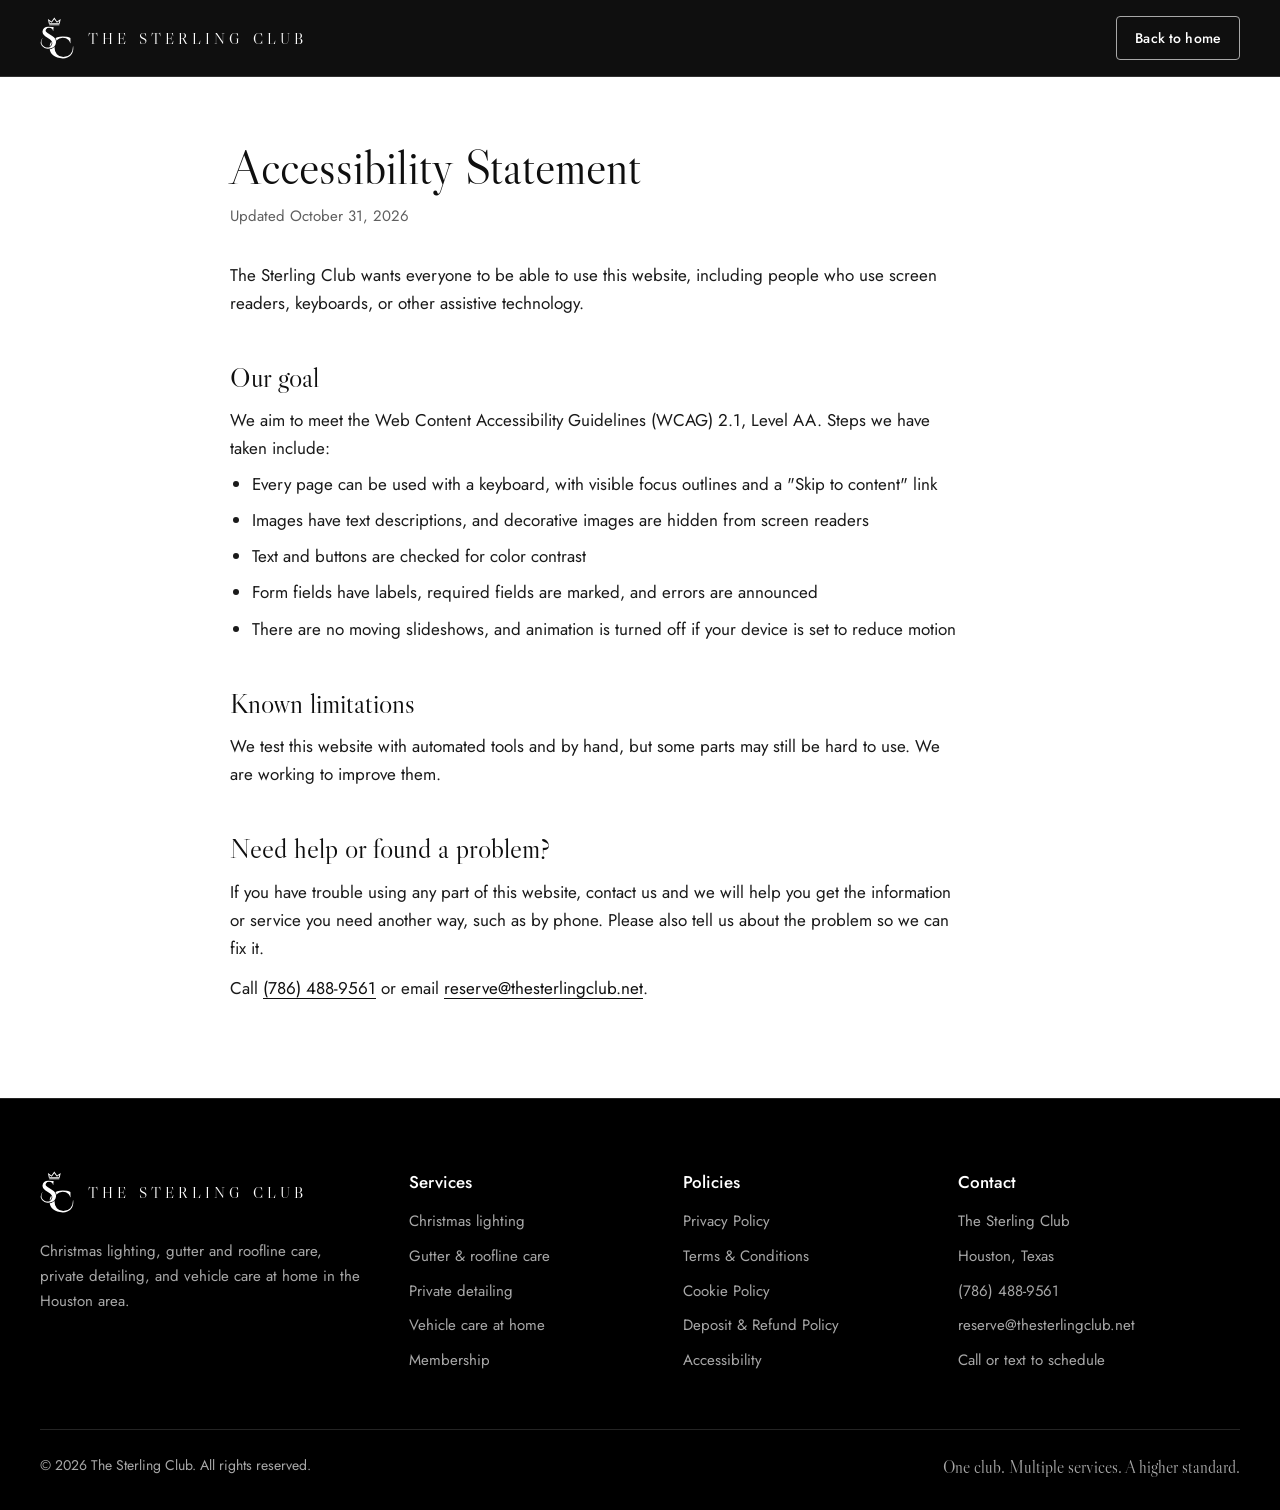
==== commit ced33f11: "Custom Cinzel Decorative monogram and a full 3D spin on scroll - Redraw the SC monogram from Cinzel " ====
--- a/accessibility.html
+++ b/accessibility.html
@@ -6,12 +6,12 @@
   <title>Accessibility Statement | The Sterling Club</title>
   <meta name="description" content="Accessibility Statement for The Sterling Club, a home and auto services business in Houston, Texas." />
   <meta name="theme-color" content="#0F0F0F" />
-  <link rel="icon" href="data:image/svg+xml,%3Csvg xmlns='http://www.w3.org/2000/svg' viewBox='0 0 1500 1500'%3E%3Crect width='1500' height='1500' rx='200' fill='%230F0F0F'/%3E%3Cg transform='translate%28346 80%29' fill='%23FFFFFF'%3E%3Cpath d='M563 1326Q458 1326 401 1235.5Q344 1145 344 979Q344 812 401 721Q458 630 564 630Q622 630 670 656.5Q718 683 748 732Q778 782 792 859L806 855L796 630H783L759 678Q701 647 653.5 632.5Q606 618 561 618Q475 618 403 666Q331 714 289.5 797Q248 880 248 979Q248 1079 289.5 1161.5Q331 1244 403.5 1292Q476 1340 563 1340Q612 1340 664.5 1321Q717 1302 762 1269L796 1324H809V1094L796 1092Q771 1201 722 1256Q693 1288 650.5 1307Q608 1326 563 1326Z'/%3E%3Cpath d='M430 821Q430 769 407.5 733.5Q385 698 348.5 674Q312 650 252 623Q185 592 148.5 570Q112 548 91.5 518Q71 488 71 444Q71 383 108 347.5Q145 312 207 312Q310 312 360 415Q385 466 401 533L411 530L401 312H388L364 360Q323 328 287.5 314Q252 300 211 300Q152 300 105.5 324.5Q59 349 32.5 392.5Q6 436 6 491Q6 545 30.5 582.5Q55 620 92 643.5Q129 667 184 691Q251 720 288 742Q325 764 346.5 795Q368 826 368 871Q368 935 327.5 972.5Q287 1010 215 1010Q131 1010 80 953Q55 925 39.5 887Q24 849 9 781L0 783L13 1022H26L47 967Q78 993 122 1007.5Q166 1022 213 1022Q275 1022 324.5 996Q374 970 402 924.5Q430 879 430 821Z'/%3E%3Cpath d='M173.8 200L141.8 46L261.8 128L351.8 0L441.8 128L561.8 46L529.8 200ZM201.8 174L187.8 112L265.8 166L351.8 56L437.8 166L515.8 112L501.8 174Z' fill-rule='evenodd'/%3E%3Cpath d='M185.8 222L517.8 222L517.8 252L185.8 252Z'/%3E%3C/g%3E%3C/svg%3E" />
-  <link rel="stylesheet" href="styles.css?v=club-1" />
+  <link rel="icon" href="data:image/svg+xml,%3Csvg xmlns='http://www.w3.org/2000/svg' viewBox='0 0 1500 1500'%3E%3Crect width='1500' height='1500' rx='200' fill='%230F0F0F'/%3E%3Cg transform='translate%28213 80%29' fill='%23FFFFFF'%3E%3Cpath d='M1070.3 938Q1073.2 967.8 1073.2 1012.9Q1073.2 1058 1055.4 1123Q1037.5 1187.9 990.9 1237.5Q895.7 1339.7 729.1 1339.7Q526.8 1339.7 409.7 1240Q292.7 1140.3 292.7 979.2Q292.7 818 411.2 717.8Q529.8 617.7 724.1 617.7Q798.5 617.7 866 632.6Q933.4 647.4 978 671.2L980 841.8H972.1Q955.2 778.3 915.5 735.7Q844.1 659.3 723.1 659.3Q602.1 659.3 528.3 745.6Q454.4 831.9 454.4 974.2Q454.4 1116.5 531.2 1205.8Q608.1 1295.1 743 1298Q888.8 1298 975.1 1204.8Q1061.3 1111.6 1061.3 951.9Q1061.3 945 1061.3 938Z'/%3E%3Cpath d='M60.3 681.4Q24.8 738.2 24.8 797.6Q24.8 862.3 71.8 915.6Q97.6 945.7 137 962.6Q176.5 979.4 223.5 979.4Q270.5 979.4 307.8 961.7Q382.3 925.3 382.3 842.8Q382.3 811.8 361.4 777.2Q340.6 742.6 298.9 715.1L148.1 614Q60.3 559 60.3 472.1Q60.3 463.2 61.2 454.3Q66.5 386 115.8 343Q165 300 247.5 300Q298 300 369.9 308.9H424.9L413.3 439.3H405.3Q404.5 393.1 369.9 365.2Q335.3 337.3 278.5 337.3Q209.3 337.3 178.3 378.9Q163.2 400.2 163.2 425.1Q163.2 449.9 178.3 467.2Q193.4 484.5 226.2 504.9L392 613.1Q442.6 645.9 471 690.3Q504.7 742.6 504.7 797.6Q504.7 833.1 490.1 872.5Q475.4 912 442.2 945.7Q408.9 979.4 356.6 1000.7Q304.2 1022 240.8 1022Q177.4 1022 126 999.8Q31 959.9 5.3 860.6Q0 839.3 0 816.2Q0 741.7 52.3 675.2Z'/%3E%3Cpath d='M269.7 200L237.7 46L357.7 128L447.7 0L537.7 128L657.7 46L625.7 200ZM297.7 174L283.7 112L361.7 166L447.7 56L533.7 166L611.7 112L597.7 174Z' fill-rule='evenodd'/%3E%3Cpath d='M281.7 222L613.7 222L613.7 252L281.7 252Z'/%3E%3C/g%3E%3C/svg%3E" />
+  <link rel="stylesheet" href="styles.css?v=club-2" />
 </head>
 <body class="legal-page">
   <svg width="0" height="0" style="position:absolute" aria-hidden="true" focusable="false">
-    <symbol id="i-mono" viewBox="-20 -20 849 1380"><mask id="mono-weave" maskUnits="userSpaceOnUse" x="-20" y="-20" width="849" height="1380"><rect x="-20" y="-20" width="849" height="1380" fill="#fff"/><path d="M430 821Q430 769 407.5 733.5Q385 698 348.5 674Q312 650 252 623Q185 592 148.5 570Q112 548 91.5 518Q71 488 71 444Q71 383 108 347.5Q145 312 207 312Q310 312 360 415Q385 466 401 533L411 530L401 312H388L364 360Q323 328 287.5 314Q252 300 211 300Q152 300 105.5 324.5Q59 349 32.5 392.5Q6 436 6 491Q6 545 30.5 582.5Q55 620 92 643.5Q129 667 184 691Q251 720 288 742Q325 764 346.5 795Q368 826 368 871Q368 935 327.5 972.5Q287 1010 215 1010Q131 1010 80 953Q55 925 39.5 887Q24 849 9 781L0 783L13 1022H26L47 967Q78 993 122 1007.5Q166 1022 213 1022Q275 1022 324.5 996Q374 970 402 924.5Q430 879 430 821Z" fill="#000" stroke="#000" stroke-width="44" stroke-linejoin="round"/></mask><path d="M563 1326Q458 1326 401 1235.5Q344 1145 344 979Q344 812 401 721Q458 630 564 630Q622 630 670 656.5Q718 683 748 732Q778 782 792 859L806 855L796 630H783L759 678Q701 647 653.5 632.5Q606 618 561 618Q475 618 403 666Q331 714 289.5 797Q248 880 248 979Q248 1079 289.5 1161.5Q331 1244 403.5 1292Q476 1340 563 1340Q612 1340 664.5 1321Q717 1302 762 1269L796 1324H809V1094L796 1092Q771 1201 722 1256Q693 1288 650.5 1307Q608 1326 563 1326Z" fill="currentColor" mask="url(#mono-weave)"/><path d="M430 821Q430 769 407.5 733.5Q385 698 348.5 674Q312 650 252 623Q185 592 148.5 570Q112 548 91.5 518Q71 488 71 444Q71 383 108 347.5Q145 312 207 312Q310 312 360 415Q385 466 401 533L411 530L401 312H388L364 360Q323 328 287.5 314Q252 300 211 300Q152 300 105.5 324.5Q59 349 32.5 392.5Q6 436 6 491Q6 545 30.5 582.5Q55 620 92 643.5Q129 667 184 691Q251 720 288 742Q325 764 346.5 795Q368 826 368 871Q368 935 327.5 972.5Q287 1010 215 1010Q131 1010 80 953Q55 925 39.5 887Q24 849 9 781L0 783L13 1022H26L47 967Q78 993 122 1007.5Q166 1022 213 1022Q275 1022 324.5 996Q374 970 402 924.5Q430 879 430 821Z" fill="currentColor"/><path d="M173.8 200L141.8 46L261.8 128L351.8 0L441.8 128L561.8 46L529.8 200ZM201.8 174L187.8 112L265.8 166L351.8 56L437.8 166L515.8 112L501.8 174Z" fill="currentColor" fill-rule="evenodd"/><path d="M185.8 222L517.8 222L517.8 252L185.8 252Z" fill="currentColor"/></symbol>
+    <symbol id="i-mono" viewBox="-20 -20 1113 1380"><mask id="mono-weave" maskUnits="userSpaceOnUse" x="-20" y="-20" width="1113" height="1380"><rect x="-20" y="-20" width="1113" height="1380" fill="#fff"/><path d="M60.3 681.4Q24.8 738.2 24.8 797.6Q24.8 862.3 71.8 915.6Q97.6 945.7 137 962.6Q176.5 979.4 223.5 979.4Q270.5 979.4 307.8 961.7Q382.3 925.3 382.3 842.8Q382.3 811.8 361.4 777.2Q340.6 742.6 298.9 715.1L148.1 614Q60.3 559 60.3 472.1Q60.3 463.2 61.2 454.3Q66.5 386 115.8 343Q165 300 247.5 300Q298 300 369.9 308.9H424.9L413.3 439.3H405.3Q404.5 393.1 369.9 365.2Q335.3 337.3 278.5 337.3Q209.3 337.3 178.3 378.9Q163.2 400.2 163.2 425.1Q163.2 449.9 178.3 467.2Q193.4 484.5 226.2 504.9L392 613.1Q442.6 645.9 471 690.3Q504.7 742.6 504.7 797.6Q504.7 833.1 490.1 872.5Q475.4 912 442.2 945.7Q408.9 979.4 356.6 1000.7Q304.2 1022 240.8 1022Q177.4 1022 126 999.8Q31 959.9 5.3 860.6Q0 839.3 0 816.2Q0 741.7 52.3 675.2Z" fill="#000" stroke="#000" stroke-width="44" stroke-linejoin="round"/></mask><path d="M1070.3 938Q1073.2 967.8 1073.2 1012.9Q1073.2 1058 1055.4 1123Q1037.5 1187.9 990.9 1237.5Q895.7 1339.7 729.1 1339.7Q526.8 1339.7 409.7 1240Q292.7 1140.3 292.7 979.2Q292.7 818 411.2 717.8Q529.8 617.7 724.1 617.7Q798.5 617.7 866 632.6Q933.4 647.4 978 671.2L980 841.8H972.1Q955.2 778.3 915.5 735.7Q844.1 659.3 723.1 659.3Q602.1 659.3 528.3 745.6Q454.4 831.9 454.4 974.2Q454.4 1116.5 531.2 1205.8Q608.1 1295.1 743 1298Q888.8 1298 975.1 1204.8Q1061.3 1111.6 1061.3 951.9Q1061.3 945 1061.3 938Z" fill="currentColor" mask="url(#mono-weave)"/><path d="M60.3 681.4Q24.8 738.2 24.8 797.6Q24.8 862.3 71.8 915.6Q97.6 945.7 137 962.6Q176.5 979.4 223.5 979.4Q270.5 979.4 307.8 961.7Q382.3 925.3 382.3 842.8Q382.3 811.8 361.4 777.2Q340.6 742.6 298.9 715.1L148.1 614Q60.3 559 60.3 472.1Q60.3 463.2 61.2 454.3Q66.5 386 115.8 343Q165 300 247.5 300Q298 300 369.9 308.9H424.9L413.3 439.3H405.3Q404.5 393.1 369.9 365.2Q335.3 337.3 278.5 337.3Q209.3 337.3 178.3 378.9Q163.2 400.2 163.2 425.1Q163.2 449.9 178.3 467.2Q193.4 484.5 226.2 504.9L392 613.1Q442.6 645.9 471 690.3Q504.7 742.6 504.7 797.6Q504.7 833.1 490.1 872.5Q475.4 912 442.2 945.7Q408.9 979.4 356.6 1000.7Q304.2 1022 240.8 1022Q177.4 1022 126 999.8Q31 959.9 5.3 860.6Q0 839.3 0 816.2Q0 741.7 52.3 675.2Z" fill="currentColor"/><path d="M269.7 200L237.7 46L357.7 128L447.7 0L537.7 128L657.7 46L625.7 200ZM297.7 174L283.7 112L361.7 166L447.7 56L533.7 166L611.7 112L597.7 174Z" fill="currentColor" fill-rule="evenodd"/><path d="M281.7 222L613.7 222L613.7 252L281.7 252Z" fill="currentColor"/></symbol>
   </svg>
   <a class="skip-link" href="#main">Skip to content</a>
   <header class="site-header scrolled">
--- a/styles.css
+++ b/styles.css
@@ -107,7 +107,7 @@
 
 /* ---------- Monogram logo ---------- */
 .brand { display: inline-flex; align-items: center; gap: 14px; text-decoration: none; flex: none; color: var(--fg); }
-.brand-mark { width: 26px; height: 42px; color: var(--white); }
+.brand-mark { width: 34px; height: 42px; color: var(--white); }
 .brand-name { font: 400 .9375rem/1 var(--display); letter-spacing: .28em; margin-right: -.28em; text-transform: uppercase; color: var(--white); }
 
 /* ---------- Announcement ---------- */
@@ -307,7 +307,7 @@
   opacity: var(--glare, 0); transition: opacity .4s;
 }
 .tier-reserve { border-color: var(--silver); }
-.tier-mark { position: absolute; top: clamp(26px, 4vw, 40px); right: clamp(28px, 4vw, 44px); width: 30px; height: 50px; color: var(--silver); }
+.tier-mark { position: absolute; top: clamp(26px, 4vw, 40px); right: clamp(28px, 4vw, 44px); width: 40px; height: 50px; color: var(--silver); }
 .tier h3 { font-size: var(--t-xl); padding-right: 64px; }
 .tier-price { margin-top: 18px; color: var(--soft); }
 .tier-price .amt { font: 400 var(--t-2xl)/1 var(--display); color: var(--fg); margin-right: 6px; }
@@ -351,7 +351,7 @@
 .map-ring { position: absolute; inset: 0; margin: auto; border-radius: 50%; border: 1px solid var(--rule); }
 .r1 { width: 34%; height: 34%; } .r2 { width: 64%; height: 64%; } .r3 { width: 94%; height: 94%; }
 .map-center { position: absolute; left: 50%; top: 50%; transform: translate(-50%, -50%); display: flex; flex-direction: column; align-items: center; gap: 8px; font: 400 var(--t-md)/1 var(--display); color: var(--fg); }
-.map-center svg { width: 44px; height: 32px; color: var(--white); }
+.map-center svg { width: 36px; height: 45px; color: var(--white); }
 .map-pin { position: absolute; left: var(--x); top: var(--y); transform: translate(-50%, -50%); font-size: var(--t-xs); color: var(--soft); padding-top: 14px; white-space: nowrap; }
 .map-pin::before { content: ""; position: absolute; top: 0; left: 50%; width: 7px; height: 7px; margin-left: -3.5px; border-radius: 50%; background: var(--silver); }
 
@@ -512,7 +512,7 @@
   .announce { padding: 9px 48px 9px 14px; }
   .hero .actions .btn, .panel-copy .actions .btn, .lights-card .actions .btn { width: 100%; }
   .brand { gap: 10px; }
-  .brand-mark { width: 22px; height: 36px; }
+  .brand-mark { width: 29px; height: 36px; }
   .brand-name { font-size: .8125rem; letter-spacing: .22em; margin-right: -.22em; }
   .contact-list .label { width: 4.5rem; }
 }
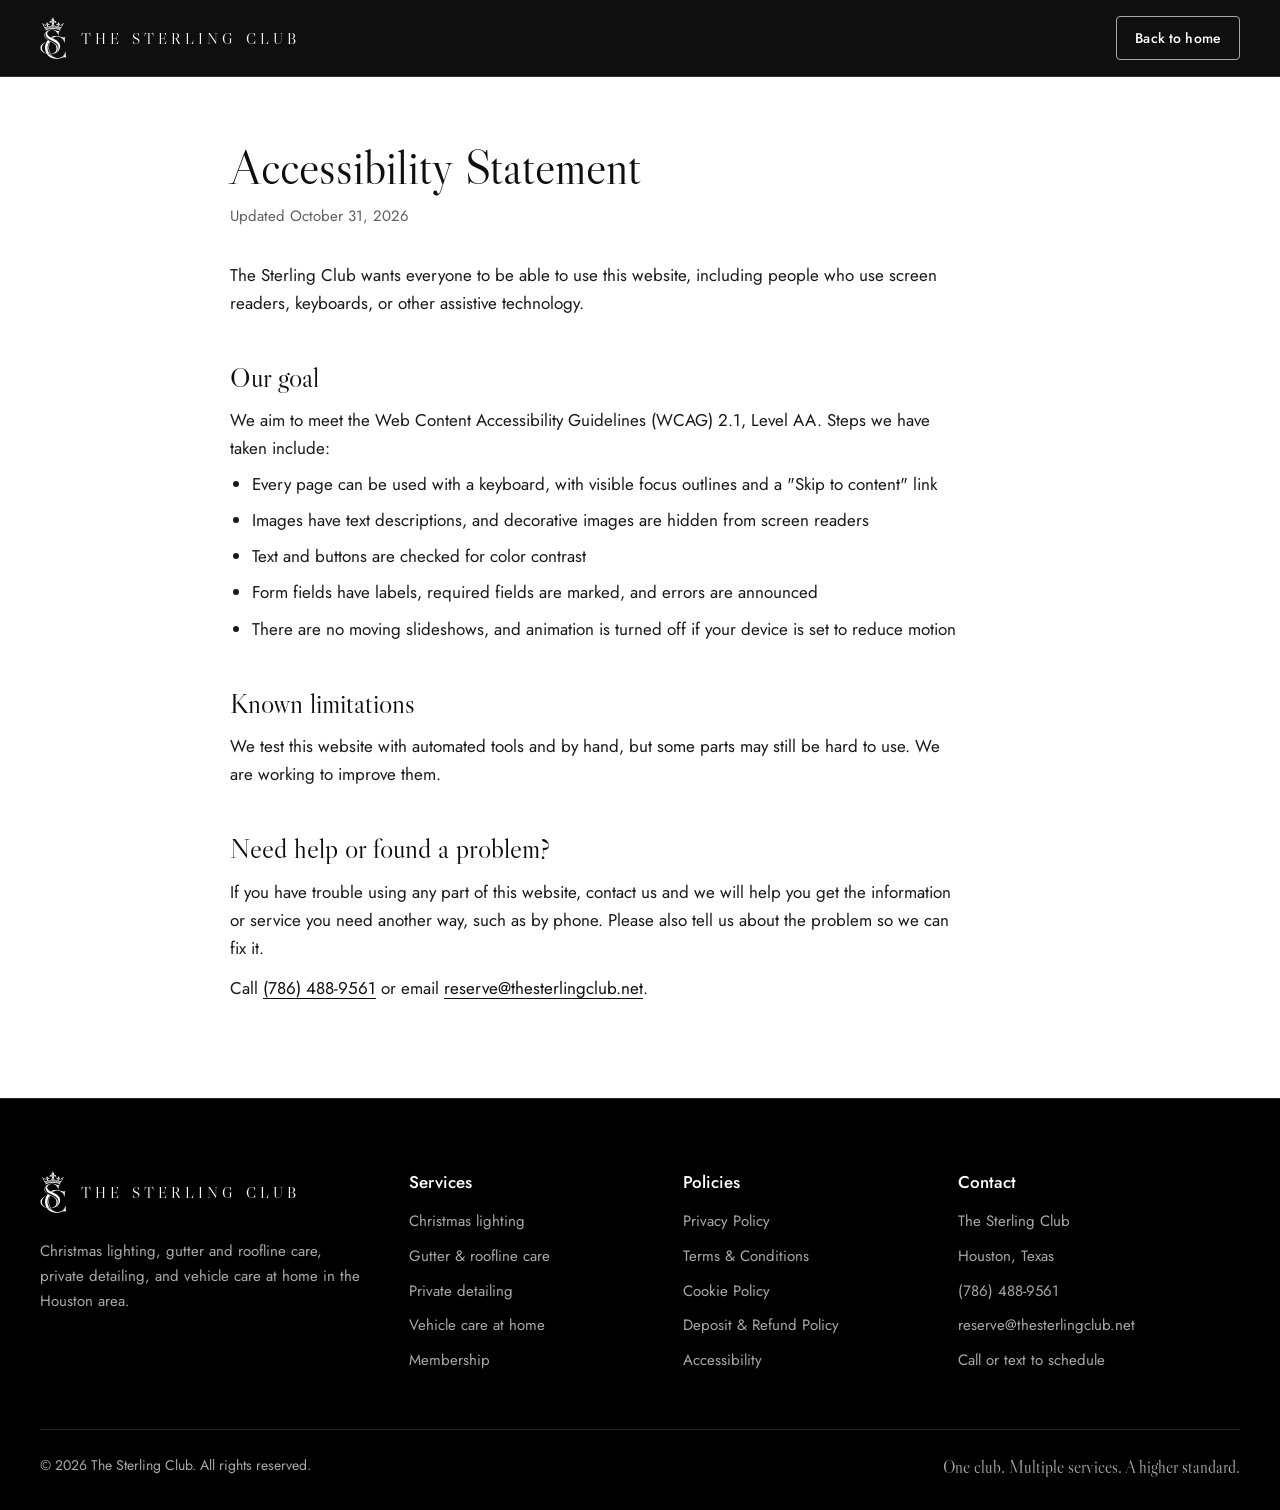
==== commit eefbdfda: "Use the owner's crowned SC monogram as the logo everywhere - Trace the owner's logo artwork (woven S" ====
--- a/accessibility.html
+++ b/accessibility.html
@@ -6,12 +6,12 @@
   <title>Accessibility Statement | The Sterling Club</title>
   <meta name="description" content="Accessibility Statement for The Sterling Club, a home and auto services business in Houston, Texas." />
   <meta name="theme-color" content="#0F0F0F" />
-  <link rel="icon" href="data:image/svg+xml,%3Csvg xmlns='http://www.w3.org/2000/svg' viewBox='0 0 1500 1500'%3E%3Crect width='1500' height='1500' rx='200' fill='%230F0F0F'/%3E%3Cg transform='translate%28213 80%29' fill='%23FFFFFF'%3E%3Cpath d='M1070.3 938Q1073.2 967.8 1073.2 1012.9Q1073.2 1058 1055.4 1123Q1037.5 1187.9 990.9 1237.5Q895.7 1339.7 729.1 1339.7Q526.8 1339.7 409.7 1240Q292.7 1140.3 292.7 979.2Q292.7 818 411.2 717.8Q529.8 617.7 724.1 617.7Q798.5 617.7 866 632.6Q933.4 647.4 978 671.2L980 841.8H972.1Q955.2 778.3 915.5 735.7Q844.1 659.3 723.1 659.3Q602.1 659.3 528.3 745.6Q454.4 831.9 454.4 974.2Q454.4 1116.5 531.2 1205.8Q608.1 1295.1 743 1298Q888.8 1298 975.1 1204.8Q1061.3 1111.6 1061.3 951.9Q1061.3 945 1061.3 938Z'/%3E%3Cpath d='M60.3 681.4Q24.8 738.2 24.8 797.6Q24.8 862.3 71.8 915.6Q97.6 945.7 137 962.6Q176.5 979.4 223.5 979.4Q270.5 979.4 307.8 961.7Q382.3 925.3 382.3 842.8Q382.3 811.8 361.4 777.2Q340.6 742.6 298.9 715.1L148.1 614Q60.3 559 60.3 472.1Q60.3 463.2 61.2 454.3Q66.5 386 115.8 343Q165 300 247.5 300Q298 300 369.9 308.9H424.9L413.3 439.3H405.3Q404.5 393.1 369.9 365.2Q335.3 337.3 278.5 337.3Q209.3 337.3 178.3 378.9Q163.2 400.2 163.2 425.1Q163.2 449.9 178.3 467.2Q193.4 484.5 226.2 504.9L392 613.1Q442.6 645.9 471 690.3Q504.7 742.6 504.7 797.6Q504.7 833.1 490.1 872.5Q475.4 912 442.2 945.7Q408.9 979.4 356.6 1000.7Q304.2 1022 240.8 1022Q177.4 1022 126 999.8Q31 959.9 5.3 860.6Q0 839.3 0 816.2Q0 741.7 52.3 675.2Z'/%3E%3Cpath d='M269.7 200L237.7 46L357.7 128L447.7 0L537.7 128L657.7 46L625.7 200ZM297.7 174L283.7 112L361.7 166L447.7 56L533.7 166L611.7 112L597.7 174Z' fill-rule='evenodd'/%3E%3Cpath d='M281.7 222L613.7 222L613.7 252L281.7 252Z'/%3E%3C/g%3E%3C/svg%3E" />
-  <link rel="stylesheet" href="styles.css?v=club-2" />
+  <link rel="icon" href="images/favicon.svg" type="image/svg+xml" />
+  <link rel="stylesheet" href="styles.css?v=club-3" />
 </head>
 <body class="legal-page">
   <svg width="0" height="0" style="position:absolute" aria-hidden="true" focusable="false">
-    <symbol id="i-mono" viewBox="-20 -20 1113 1380"><mask id="mono-weave" maskUnits="userSpaceOnUse" x="-20" y="-20" width="1113" height="1380"><rect x="-20" y="-20" width="1113" height="1380" fill="#fff"/><path d="M60.3 681.4Q24.8 738.2 24.8 797.6Q24.8 862.3 71.8 915.6Q97.6 945.7 137 962.6Q176.5 979.4 223.5 979.4Q270.5 979.4 307.8 961.7Q382.3 925.3 382.3 842.8Q382.3 811.8 361.4 777.2Q340.6 742.6 298.9 715.1L148.1 614Q60.3 559 60.3 472.1Q60.3 463.2 61.2 454.3Q66.5 386 115.8 343Q165 300 247.5 300Q298 300 369.9 308.9H424.9L413.3 439.3H405.3Q404.5 393.1 369.9 365.2Q335.3 337.3 278.5 337.3Q209.3 337.3 178.3 378.9Q163.2 400.2 163.2 425.1Q163.2 449.9 178.3 467.2Q193.4 484.5 226.2 504.9L392 613.1Q442.6 645.9 471 690.3Q504.7 742.6 504.7 797.6Q504.7 833.1 490.1 872.5Q475.4 912 442.2 945.7Q408.9 979.4 356.6 1000.7Q304.2 1022 240.8 1022Q177.4 1022 126 999.8Q31 959.9 5.3 860.6Q0 839.3 0 816.2Q0 741.7 52.3 675.2Z" fill="#000" stroke="#000" stroke-width="44" stroke-linejoin="round"/></mask><path d="M1070.3 938Q1073.2 967.8 1073.2 1012.9Q1073.2 1058 1055.4 1123Q1037.5 1187.9 990.9 1237.5Q895.7 1339.7 729.1 1339.7Q526.8 1339.7 409.7 1240Q292.7 1140.3 292.7 979.2Q292.7 818 411.2 717.8Q529.8 617.7 724.1 617.7Q798.5 617.7 866 632.6Q933.4 647.4 978 671.2L980 841.8H972.1Q955.2 778.3 915.5 735.7Q844.1 659.3 723.1 659.3Q602.1 659.3 528.3 745.6Q454.4 831.9 454.4 974.2Q454.4 1116.5 531.2 1205.8Q608.1 1295.1 743 1298Q888.8 1298 975.1 1204.8Q1061.3 1111.6 1061.3 951.9Q1061.3 945 1061.3 938Z" fill="currentColor" mask="url(#mono-weave)"/><path d="M60.3 681.4Q24.8 738.2 24.8 797.6Q24.8 862.3 71.8 915.6Q97.6 945.7 137 962.6Q176.5 979.4 223.5 979.4Q270.5 979.4 307.8 961.7Q382.3 925.3 382.3 842.8Q382.3 811.8 361.4 777.2Q340.6 742.6 298.9 715.1L148.1 614Q60.3 559 60.3 472.1Q60.3 463.2 61.2 454.3Q66.5 386 115.8 343Q165 300 247.5 300Q298 300 369.9 308.9H424.9L413.3 439.3H405.3Q404.5 393.1 369.9 365.2Q335.3 337.3 278.5 337.3Q209.3 337.3 178.3 378.9Q163.2 400.2 163.2 425.1Q163.2 449.9 178.3 467.2Q193.4 484.5 226.2 504.9L392 613.1Q442.6 645.9 471 690.3Q504.7 742.6 504.7 797.6Q504.7 833.1 490.1 872.5Q475.4 912 442.2 945.7Q408.9 979.4 356.6 1000.7Q304.2 1022 240.8 1022Q177.4 1022 126 999.8Q31 959.9 5.3 860.6Q0 839.3 0 816.2Q0 741.7 52.3 675.2Z" fill="currentColor"/><path d="M269.7 200L237.7 46L357.7 128L447.7 0L537.7 128L657.7 46L625.7 200ZM297.7 174L283.7 112L361.7 166L447.7 56L533.7 166L611.7 112L597.7 174Z" fill="currentColor" fill-rule="evenodd"/><path d="M281.7 222L613.7 222L613.7 252L281.7 252Z" fill="currentColor"/></symbol>
+    <symbol id="i-mono" viewBox="-6 -6 720 1138"><path d="M261 660L250.7 679L244.7 691.6L237.4 709.6L231 728L227.4 740.6L223.4 758.3L221 771.6L221 773.6L220.4 775.6L220 780.6L218.4 791L218 799.3L217.4 803.6L217.4 810L217 810.3L217 837L218 846.6L218 851.3L220 868.3L221 872.3L222 880L225.4 895.6L230 912.6L233 920.6L235.4 928.6L241.4 944L246.7 956L254 970.3L269.4 995.6L279.4 1009.6L294 1027.6L312.4 1046.3L322.4 1055.3L331.7 1063L344 1072L355.7 1079.6L372 1089L382.7 1094.3L391.4 1097.6L395.4 1099.6L395.7 1100.3L394.4 1100.6L390.4 1099.6L389.4 1099L369.7 1092.6L357.4 1087.6L334.4 1076L315.4 1064L299.4 1052L284 1038.6L268.4 1022.6L253.4 1004.6L230.4 1004.3L221 1003.3L216.4 1003.3L205 1001.3L195.4 1000.3L186.4 998.3L182.7 998L181 997.3L177.4 997L175.7 996.3L173.7 996.6L180 1006.6L193 1023.6L202.7 1034.6L214 1046L231 1060.6L240.4 1067.6L252.7 1076L264.4 1083L277.4 1090L294 1097.6L315.4 1106L327.4 1110L342.7 1114.3L361.4 1118.6L363.4 1118.6L365 1119.3L369 1119.6L378.7 1121.6L381 1121.6L383.4 1122.3L394 1123.6L411.4 1125L411.7 1125.3L416.4 1125.3L416.7 1125.6L448 1126L448.4 1125.6L458.4 1125.6L468 1124.6L472.7 1124.6L476 1124L486 1123.3L505 1120.6L508.7 1119.6L511 1119.6L514.7 1118.6L521.7 1117.6L524.7 1116.6L526.4 1116.6L552 1110.3L556.7 1108.6L561.4 1107.6L576.4 1102.3L577.4 1102.3L599 1094.3L611.7 1090.3L613.4 1090.3L619 1088.6L631.7 1086.3L647 1084.6L666.4 1084.3L682 1086.3L689.7 1088.3L696.4 1090.6L707.7 1097L708 1096.6L699 1083L694 1072.6L690 1060.3L687 1045.6L685 1028.3L685 1023.3L684 1013L684 1002L683.7 1001.6L683.7 992.6L683.4 992.3L683.4 984L683 983.6L683 964.6L682.7 964.3L682.7 933L681.7 932.3L677 932.3L676.4 933L672 947L665.4 964.3L660.7 975L650.4 995L639.4 1012.6L628.4 1027.3L618.4 1039L609 1048.6L595.7 1060.6L586.4 1068L574.7 1076L564 1082.3L552 1088.3L539.4 1093.6L530.7 1096.6L516.4 1100.6L506 1103L498.4 1104L496.4 1104.6L491 1105L488.7 1105.6L476 1106.3L475.7 1106.6L451 1106.3L435.7 1104.3L423.4 1101.6L413.7 1098.6L400.4 1093.6L389.4 1088.6L375 1081L363.4 1073.6L347.4 1062.3L335.7 1053L322.7 1041.3L309.4 1027.6L292.7 1007.6L280.7 991L271 975.3L263.7 962L257.7 950L252.4 937.6L244 915L238 893L233 868L232.7 863.6L232 861.3L231.7 855L231 852.3L230.7 844.3L230 840L230 832L229.7 831.6L230 805.3L230.4 805L230.4 800L232 783L236 758.3L236.7 757L240 740.6L243.7 727.3L249 712L249 711L257 690.6L262 679.6L269.7 665L269.7 664L268 662.6L262.4 660ZM668 980.3L668.4 982L663.4 996.6L662 999L658.4 1008.6L652.7 1020.3L649 1026.6L640.7 1039L630 1051.6L622.4 1059.3L610.4 1069.3L596.4 1078.6L581.7 1086.6L568.7 1092.6L555 1097.6L553.4 1097.6L553 1097.3L553.7 1096.6L562.7 1092.6L575 1086L590.4 1076L609.7 1060.6L620.4 1050.3L633 1036.3L641.7 1025.3L656 1003.3L667 981.3ZM197 624.3L193.7 628L182.4 643.3L172.4 659L167.4 668L165.7 670L141 676.6L126 682L107.7 690L92 698.3L83.4 703.3L71.4 711.3L61.7 718.6L51.7 727L35.7 743L27 753.6L17.7 767.6L10.7 781L6 792.6L3 802.3L0.7 814L-0 819.6L-0 838.6L2 852L6 866L10.4 876.6L15.4 886.6L20 894.6L27.7 905.6L39.7 920L55.7 935.3L73.4 949L87.4 958L105.4 967.6L114.7 972L131 978.6L144 983L166.4 989L191.4 994L193.7 994L213 997L217.4 997L228.7 998.3L234.4 998.3L235.4 997.6L233.7 997L225.7 996.3L223.7 995.6L211.7 994.3L209 993.3L206.4 993.3L203.4 992.3L196.4 991.3L193.7 990.3L192 990.3L189.4 989.3L183.4 988.3L181.4 987.3L173.7 985.3L170 983.6L170.4 983L192.4 989L194.4 989L197.4 990L199.4 990L202.4 991L206.4 991.3L213.7 993L238.4 996L244.7 996L245 996.3L246.7 996L246.7 995L245 993L233.7 974.6L222.7 954.3L213.7 934L209 921.6L204.4 907.3L197.7 881L197.7 879L194.7 863.3L192.7 842.6L192.7 833L192.4 832.6L192.7 813L193 812.6L193 808.3L194.7 792L195.4 790L197.7 775L198.7 772.6L198.7 771L199.7 768.6L199.7 767L203.7 752.6L212.7 728.6L225 704.3L235.4 687.6L246 673.6L251 667.6L259 659.3L259 658.6L229.4 643.3L213 634L199 625ZM13.4 804L13.7 806L12.4 813.6L12 821L11.7 821.3L12.4 839.3L15 855L17 862.3L21 873.6L20.7 875L19.7 874L18 870.6L13.7 859.3L10.7 848.3L9 838.3L9 833.6L8.7 833.3L9 821.6L10.7 811L12 806ZM161.7 675.6L162.7 676.6L152.7 697L145 716.3L137.7 739.3L137.7 740.6L136.7 743L136.7 744.3L133.7 755L133.7 756.6L132.7 759.3L130.4 774.3L129.7 776.3L126.7 804.3L126.4 844L126.7 844.3L126.7 850.6L127.7 858L127.7 862L130 880.6L132.7 895.3L135.7 906.6L136.7 912.3L137.7 914.6L140.7 926L146.7 943.3L147.7 945L147.7 946L155.7 964.6L164.4 981.3L163.7 982L153.4 978.3L140 972.3L127.7 966L114 957.6L100.4 948L92.4 941.3L80 929.3L74.7 923.3L66 912L59 900.6L55.4 893.6L50 881.6L50 880.6L49 879L49 878L46 869.6L43 858L41 846L40.7 834.6L40.4 834.3L40.7 818.6L42 807L45.4 792L49 780.3L55 766L59.4 757.6L65.4 747.6L74 735.6L81.4 727L94.4 714L105.4 705L113.7 699L124 692.6L140 684.3L150.4 679.6ZM291 538L291.4 538.6L312.4 549L319.4 552L324.7 555L330 557L340.7 562.3L342 562.3L346.4 558.6L357 551L373 541.6L383 536.6L394.7 532L407 528L415 526L422 524.6L424.4 524.6L426.4 524L436.4 523L441.4 523L441.7 522.6L456 522.6L456.4 523L462.4 523L477.7 524.6L488.4 527L490 527L491.4 527.6L494.4 528L495.7 528.6L502 530L503 530.6L504.4 530.6L514.7 534L524.4 537.6L539 544.6L548.7 550L561.4 558.3L573.4 567.3L588 580.6L597.7 590.6L607.4 602L616.7 614.6L623.7 625L631.7 638.3L644.4 663.6L650 677.6L654.4 691.6L655.4 692.3L660 692.3L660.7 691.6L660 656.3L659.7 656L659.7 638.3L659.4 638L659.4 596.3L659.7 596L659.7 589L660 588.6L660.7 578L663 564L666 554.3L669.4 546.6L677 534L677.7 532L676.4 532.3L674.4 534.3L669 538L662.7 541.3L658.7 543L650.7 545.3L645.4 546.3L635.4 547.3L626 547.3L625.7 547L613 546.3L599.4 544.3L576.4 539L565.4 535.3L558 532.3L547.4 529L543.7 527.3L541.7 527L540.7 526.3L524.4 521L504 515.3L501 515L498.4 514L492 513L489 512L487 512L484 511L465.7 508L449 506.3L435.4 506L435 505.6L414 505.6L413.7 506L401.7 506.3L378.7 509L365.7 511.3L348.7 515.3L335 519.3L315.4 526.3L301.4 532.3L292 537ZM551.4 542L552.4 542L557 544L562.7 547L584.7 560L599.4 571.3L611.7 583.3L621.4 595L632 611.6L638 623.6L640 629.3L642 633.3L645.4 643L645 644.6L643.7 643.3L640 635.3L635.4 627L624.4 610L613 595L604.4 585L590.4 571L582.7 564.3L567 552.3L552 543.3L551 542.3ZM515 362.3L514 362.3L510.7 364.3L503.4 367.3L493 370L484.4 371L476.7 371L476.4 370.6L468.7 370.3L457.7 368.3L455.7 368.3L438 364.3L406.7 354.3L404.4 354L399.7 352.3L398.4 352.3L392.7 350.3L387 349.3L376 346.3L353.7 342.3L335.7 340.3L329 340.3L328.7 340L322 340L321.7 339.6L294.4 340L271.4 342.3L249.7 346.3L248.4 347L245.4 347.3L243 348.3L237.7 349.3L235.4 350.3L234 350.3L232 351.3L230.7 351.3L229.7 352L227.7 352.3L215.4 356.6L206.4 360.3L189.7 368.3L181 373.3L163 385.6L154.7 392.6L144.4 402.6L133.7 415.3L123.7 430.6L118.7 440.3L114 451.3L111 461.3L108.7 471.6L107.4 485L107.7 498.6L108.7 506.6L110.7 515.6L115.7 531L118.7 538L123.4 547L131.4 559.6L139 569.6L146.7 578.3L160.7 592L178.4 606.3L188.4 613.6L209.4 627.3L244.4 647L245.7 647.3L272.7 661.3L296.4 672.6L337.7 694.3L355.4 705L365.4 711.6L373.4 717.6L383 725.6L395 737.6L406.7 752.3L412.7 762L420 776L427 794.6L431 810L431 811.6L433 820.6L433.4 826L434 829L434.4 839L434.7 839.3L434.7 853.3L434.4 853.6L434 863.3L431 882.6L427 897.3L421.7 910.6L417.7 919L412.7 927.3L404 939.3L396.4 947.3L383.7 957.6L371.4 965.6L351.7 976L334 983.3L333 983.3L319 988.3L314.4 989.3L312 990.3L310.7 990.3L308.4 991.3L294.4 994.3L292.4 994.3L291.7 995.6L294 998.3L305.7 998L306 997.6L316.4 997L344 992.6L360 989L362.4 988L363.7 988L366 987L375.4 984.6L401.4 974.6L422.4 964.3L440.7 953L458.7 939.3L467.7 931.3L477.7 921.3L489 908.3L492.7 903L495.4 900L505.7 884L514.4 867.6L522.4 848.3L527.4 831.6L530.4 817.3L530.4 815L531.4 810L532 798L532.4 797.6L532.4 777.6L530.4 760L527 745L521.4 728L514 712.3L505.4 697.3L496.4 684.6L482.4 668L466.4 652L451.4 639.3L430 623.6L409 610.3L391.7 600.3L352.4 580.3L343 576.3L331.4 570.3L327.7 569L318.7 564.3L307.4 559.3L282.7 547.3L255.7 533L244.7 526.3L228 514.6L217.7 506L211.7 500.3L203.4 491.3L195 480.3L191.7 475L185.4 461.3L183.7 454.6L182.7 446.6L182.7 443L183.7 434L186.7 422.6L189.7 415.6L195.4 404.6L201.7 395.3L209 386.6L217 378.6L228.4 369.6L238 363.3L246.4 359L256 355L269.4 351L275.4 350L278.4 349L293.4 347L298 347L298.4 346.6L325.4 347L340.4 349L350.4 351L368.7 356.3L374.7 359L379 360.3L393.7 367.3L405.4 374.3L415.4 381.3L427.4 391.3L436.7 400.6L442.7 407.3L454 422L463.4 436.6L471.7 453L476.4 464.3L481.7 479.6L482.7 484L483.4 485L485.4 494.3L486.4 495.3L491 495.3L492 494.6L492 421.3L491.7 421L491.7 405.3L491.4 405L491 396.6L489.7 389L488.7 386.3L486 383.6L477.7 380.3L475.7 379L478 378.6L485.7 380.3L492 380.3L494 379.6L495 380.3L493.4 385L493.4 400.6L493.7 401L493.7 408L494 408.3L494 414.6L494.7 421L495.7 418.6L496.4 414.6L499.4 404L502 397.3L505.7 390.3L511.4 381.6L514 376L515 371.3L515 364.6L515.4 364.3ZM190.4 378L191 378.3L188.4 381L178.7 389L171.4 396.6L166 403L158 414.3L153 423L148 433.6L146 439.3L145.7 441.6L144.7 443.6L141.7 456.6L140.7 465.6L140.7 479L141.7 487.3L144 497.3L147.7 508.3L151.7 517L157.7 527.3L164 536.3L174 548.3L185 559.3L190.7 564.3L205 575.6L223.7 588L237.4 596L257.7 607L283.7 620L320.7 637.3L359.4 657L361.7 658.6L369 662.3L392.4 676.6L414.4 692.3L423.7 700L436.4 711.6L452.4 729.3L461.7 742L467.7 751.6L474.4 764.6L478.4 773.6L483.7 789.6L486.4 801L488.4 814.3L488.4 819.3L489 824.3L489 834L488.7 834.3L488.4 844L487.4 848.3L487.4 851L486.7 853.3L486.4 857.6L481.4 876.3L475.4 891.3L470.7 900.6L462.7 914L456.7 922L449.7 930.3L434.4 945L420.4 955.3L413 960L412.4 960L412 959.3L424.4 949L434.7 938.3L440.7 931L449 919.3L454.7 909.6L459 901L462.7 892.3L465.4 883.6L466 882.6L470 865.6L471.7 850.6L471.7 839.3L471.4 839L471 830L469 818.6L468.4 817.3L468 814.3L466 807.3L462.7 798L455.7 783.6L449 772.6L441.4 762L433.4 752.3L419 737.6L402.4 723.3L391 714.6L376.4 704.6L357 692.6L336.7 681.3L298.7 662L257.7 642L226.7 625.3L202 610.3L182.7 596.6L166.4 583L154.4 571L147.7 563.3L135.4 546L130.4 536.6L124.7 523.3L121.4 512.3L119.4 501.6L119.4 498.3L118.7 494.3L118.7 484.6L119 484.3L119.4 476L120.7 468.6L121.4 467.3L121.4 465.3L125.4 452.3L131.4 439L137.7 428L145.7 416.6L152.4 409L163 398.3L170.7 391.6L185.4 381ZM135.7 361.6L136 363.3L137.4 365L141 367L142.4 367L142.7 362.3L145 358L150.4 352.3L156.7 348L165 344L175.4 340L176.4 340L178.4 339L182.7 338L194.4 334L196.7 333.6L197.7 333L210.4 329.6L211.7 329.6L213 329L243 323L270.7 319L277 318.6L290 317L303 316.3L303.4 316L319 315.6L319.4 315.3L327 315.3L327.4 315L349.4 315L349.7 315.3L357.4 315.3L357.7 315.6L366.4 315.6L366.7 316L372.4 316L372.7 316.3L386.4 317L390 317.6L394.4 317.6L418.4 320.6L444.4 325L446 325.6L453.7 327L455 327.6L462.7 329L484.7 335L499.4 340L514 346L523 351.3L529.4 357.3L531.4 361L532.7 367.3L536 366L538 364.3L539.4 361.6L539.4 359L537.7 355.3L534.4 351L532.7 346L532.7 342.3L533.4 340.3L538 334.3L537 333L523.4 326.3L505 319.3L504 319.3L495.7 316.3L486.7 314L485.7 313.3L483.4 313L478.7 311.3L456.4 306L454.7 306L453 305.3L449.7 305L436 302L408.4 298L388.7 296L376.7 295.3L376.4 295L368.4 295L368 294.6L353.4 294.3L353 294L323.7 294L323.4 294.3L314.7 294.3L309 295L296.7 295.3L292.7 296L284.4 296.3L281.4 297L276.7 297L251.4 300.3L249 301L246.4 301L237.4 303L228 304.3L226.4 305L224.7 305L204.7 309.3L203.4 310L202 310L200.7 310.6L189.4 313.3L167.4 320.3L148 328L137 333.6L137 334.3L139.4 336.6L141.7 340L142.7 343L142.7 345L140.7 351.3L136.4 358ZM126 320.3L126.7 324L128 326L130.4 327.6L132.7 327.6L135.4 325.3L140.7 322L150.4 317.3L165 311.6L166 311.6L176 308L178.4 307.6L197.4 302L208.4 299.6L211 298.6L212.7 298.6L218.7 297L242.4 292.6L271.7 288.6L288.7 287.3L292 286.6L302.4 286.3L307.7 285.6L314.7 285.6L315 285.3L349.4 285L349.7 285.3L368.7 285.6L369 286L396 287.6L402 288.6L405.4 288.6L410.7 289.6L422 290.6L425.7 291.6L435.4 293L437 293.6L441 294L442.7 294.6L445 294.6L446.7 295.3L450 295.6L469 299.6L470.4 300.3L485.7 304L486.7 304.6L496 307L497 307.6L505 310L528.4 319L536.4 323.3L542.4 327.6L544.4 327.3L547.4 324.3L548.4 321.3L548 318L546 314L543.7 311.6L539 309L528 304L516 299.3L503.4 295L502.4 295L500.4 294L487.4 290.6L479 288L473.7 287L467 285L449 281.6L447.4 281L417 276L389 273L369 272L368.7 271.6L352.4 271.3L352 271L327.7 271L327.4 271.3L310 271.6L309.7 272L294.4 272.6L282.7 274L279 274L260 276L248.7 278L246.4 278L212.4 284.3L181 292.3L163.7 298L149.4 303.3L143.4 306.3L140.4 307.3L131.7 312L128 315.6L126.7 318ZM381.4 261.6L372.7 256.6L364 249.3L356.4 240.3L353.7 236.3L348.4 226.3L345.4 219.3L345.4 218.3L342.4 210L342.4 208.6L339.4 197.6L338.7 191.6L338 191L337.4 192.3L335.7 202.6L331.7 216L329.4 222.3L322.4 235.6L318.7 241L311.4 249.3L302.7 256.6L298 259.6L294.4 261.3L294 262L299.4 262L299.7 261.6L322 260.6L322.4 260.3L330 260.3L330.4 260L361 260.6L364.4 261.3L374.7 261.6L381 262.3ZM500.4 133L499.4 133L494 140L491.4 144.6L489.4 149.6L486 154.6L482.7 158.3L473.4 167L471.4 171.3L471.4 174L472.4 176L477 181.3L482.4 190.6L485.7 201.6L486.4 200.6L486.4 199L487 197.6L490.4 183L491 182L491.4 179.6L492 178.6L492.4 179L492.4 183.6L491.7 185.3L490.4 195.6L488.7 203L488 209.3L489 209L491.4 204.3L498 196L504.4 190L508.7 187L512.7 185L514.7 183L515.7 180.3L515.4 175.3L514.4 172.6L509 163.6L507.4 161.6L506.4 159.3L504 148.3L503.4 140.3L502.4 137ZM634 161.3L633.7 161L628 161.3L621.7 162.6L615.4 164.6L609.4 167.6L603.4 172.3L600 177L598.7 180.6L596.7 201L595.7 204.3L595.7 206.3L594.4 209L593.7 208.6L593.4 207.6L593.4 205L592.4 201.3L589.7 195.6L587.7 193L584.4 190L579.4 188L575 188L572 189L567.7 192.6L565.7 195.6L564.4 200L564 205.6L564.7 209.6L567 214.6L571.7 214.3L573.7 215L575.7 216.3L578.4 219.3L580 222.6L581 227L581 233L579.7 237L579.7 238.3L577.4 243.6L573.7 249.3L564.4 258.6L553.4 266.3L541.4 271.6L531.4 274L522.4 274L515.7 272.6L509 270L502.7 265.6L497.7 260.3L495.4 256.6L492.4 249.6L491.4 244.3L491.4 238.3L492 234L493.4 230L495.7 225.3L498 222L501 219L505.4 216.3L508.4 215.3L514.4 215L518 216L523 219L526.4 223L528 227.6L528 231.3L527.7 233L525.7 236.6L523.7 239L524 239.3L527 239L532.4 237.3L536 235.3L539 232.6L540.4 230.6L542.4 224L542 219.6L540 217.3L539.4 215L537.7 211.6L534.7 207.3L531.7 200.3L527.4 197L519.7 194.3L512 193.6L504 195.6L500 198L494.7 203L489.4 210L486.7 215.6L485.4 220L484 220.6L483.7 220.3L483.7 210L483 205.3L480.7 197.3L478.7 193L476.4 189.6L471.7 185L465.7 181.3L459 179.3L456 179L449 179.3L442.7 181.3L437.4 184.6L433.7 189.3L432 193.6L431.4 196.6L431.4 203.6L432.4 207.3L434 210.6L436 213.6L440 217.6L440.7 217.3L440 215L440 210.6L441 207.6L442.7 205L444.4 203.3L448 201.3L451.4 200.3L456 200.3L458.7 201L462.4 202.6L466.7 206.3L469.4 210.3L471 214.3L471.7 218.3L471.7 224.3L469.4 233.3L465.4 240L458.4 246.3L451 250.3L445.4 252L438.7 253L428.7 252.6L423 251.6L416 249.6L404.7 244.6L395.4 238.6L390.7 235L383.7 228.3L377.4 220.6L370.4 209.3L366.7 201L363.4 190L363.4 188L366.4 185.6L368.4 183L369.4 179.6L369.4 177.3L368.4 174L367.4 172.3L362.4 168L362.7 163.6L364.7 156.6L367.4 151L371.4 145.3L375 142L379.7 139L384.7 137L388 136.3L394.7 136.3L401 138L404.7 140L408.7 143.3L412 148L414 154L414 160.6L412.7 164.6L411 167.6L412.4 167.6L417.4 164.3L422.7 159L426 153.3L427.7 148.3L427.7 146.3L428.7 142L428.7 135L427.7 129.6L424.7 122L420.4 116L415.4 111.6L408.7 108L404.4 106.3L398 105L388 105L381.7 106.3L377 108L373 110L366.4 114.6L359 122.3L354.7 128.6L350.7 137L347.7 145.3L345 156.3L343.4 167.6L341.7 168.3L341.4 168L334.4 168L333.7 167.3L335.4 158.3L335.7 145L336.4 139.3L336.4 49.6L336.7 49.3L337 30L337.4 29.6L337.7 21.3L338 21L338.7 21.6L339.4 26.6L339.7 35L340.7 42.6L340.7 47.6L341.7 54L341.7 59.3L343 68.3L343 76.6L343.4 77L343.4 97L343 97.3L342.7 109L342.4 109.3L342.4 113.6L342 114L341 131.6L340.7 132L340.7 139.6L341.4 143.3L342 155.6L343 153.6L344.4 145.3L346.4 137.3L351.4 124.3L357.4 112.6L364 103L369.4 97L372.7 92.3L375 87L375.7 83L375.4 76L373.4 69.6L368.4 60.6L365.7 57.3L356.4 42.6L350.4 30.6L349.4 27.6L348.4 26.3L340.4 4L339 1L338 0L332.7 7.3L329.7 13L326.7 23.3L325.4 31.6L322.4 40L318.7 47L314 54.3L310.7 58.6L304.7 64.6L301.7 69L298.7 76L297.7 81.6L298.4 86.6L299.7 90.3L301 92.3L308.4 99L314.7 105.6L319.7 113L327.7 131L330.7 141L332.4 149L333 155.3L332.7 159L332.4 159.3L331.7 158.6L330 149.6L327.4 140.3L323 131L319.7 125.3L316 120.6L310 114.6L305 111L297.4 107.3L288.7 105L278.7 105L273.4 106L268 107.6L259.7 112.3L255.4 116.3L252 121L250 125L248.4 130L247.4 135.6L247.4 142.6L249.4 151.6L251.4 156L254 159.6L257.7 163.3L264.4 167.6L265.4 167.6L265.4 167L264 165.3L262.4 161.3L262 154L263 150L265.4 145.6L268.4 142.3L272.4 139.3L278 137L283.7 136L288.4 136.3L292.4 137.3L297.7 139.6L302.4 143L307.7 149.3L311.4 157L313.7 165.6L313.4 168.3L310.4 170L307.7 172.6L306.7 174.3L305.7 177.6L305.7 180L307 183.6L309.4 186.3L311.4 187.3L312.7 188.6L312.7 189.6L308.4 203L304.7 210.6L298.4 220.6L291.4 229L281.7 237.6L273.4 243.3L263 248.3L255.4 251L247.4 252.6L237 253L230 252L223 249.6L218.4 247.3L214 244.3L209.4 239.3L207.4 236.3L204.7 230L203.4 224L203.4 218.6L204.7 212.6L207.4 207.6L210.7 204L215.4 201.3L218.7 200.3L224.7 200.3L229 202L232.4 204.6L234.4 208L235 210L235 216L234.4 218L235.4 218L239.4 214.3L241 212L243.7 206.3L244.7 199.3L244 194.6L242 189.3L238.4 184.6L235 182.3L230.4 180.3L222.7 179L215 179.6L209.7 181.3L205.7 183.3L203 185.3L198.7 190L194.7 197L192 208L192 219.6L191.4 220.3L190.7 219.6L188.4 212.6L188.4 210.6L186.7 203.6L186.7 201.3L183.7 186.3L182.7 177.3L183 177L183.7 177.6L184.7 180.3L185 183.3L189.7 200.6L189.7 202.3L190 203L190.7 203L192.7 194L194.7 188.6L198.4 181.6L202.7 176L203.7 174L203.7 171L202.7 168L201 165.3L195 160L193.7 159.6L200 167.3L201 169.6L201.4 172L200.7 173L200 173L197 168.6L194.4 166L186.7 153L179.4 137.6L176.7 133.3L175.7 133.3L172 144.3L168.7 160.3L167 164.3L161 174L159.7 178.3L159.7 180.6L160.7 183L162.4 184.6L168.7 188L172.7 191L177.7 196L180 199L181 201.3L180.7 201.6L174.4 197L167 194.3L164.7 194L156.7 194.3L149 196.6L143.7 200L140 203.6L136.4 209.3L133.7 216.3L133.4 224.3L134.7 229.3L136.4 232.3L138.4 234.3L144.4 237.6L148.4 239L151.4 239.3L151.7 238.6L148.7 235L147.4 231.6L147.7 226.3L150 221.6L154.7 217.3L161.4 215L167.7 215.3L172.7 217.3L174.7 218.6L177.7 221.6L181.4 228L181.4 229L178 232.3L177.4 234.6L177.4 237L178.4 239.6L180.4 241.6L183.7 243.3L183.7 247L181.7 253.6L179.7 257.6L177.4 261L172 266.3L165 270.6L159.7 272.6L153.7 274L144 274L137.7 272.6L131.4 270.6L124.7 267.6L119.7 264.6L113 260L106.7 254.6L102 249.6L99 245.3L96 238.3L94.7 232.6L94.7 226.3L95.4 223L96.7 220L99 217L102.7 214.6L106.4 214.3L107.7 215L109 215L109.7 214.3L110.7 211.3L111 205.3L110.4 200L109.4 196.6L107 192.6L103.7 189.3L100.4 188L96 188L92.4 189.3L87.7 193.6L85.7 196.6L83.7 201.3L82.7 207.6L81.7 208.3L81 207.3L78.4 195L78 190.6L77.4 188.6L76.7 179.6L76 177.3L73.7 173.6L68.4 169L59 164.3L54 163L53 162.3L48 161.3L43.4 161L43 162.3L46.7 166.3L50.7 172.6L60.7 193L84.7 238L87 241.6L121.4 307.6L122.4 307.6L126 304L129.7 301.3L136.7 297.6L152 291.6L167.7 286.6L176.4 282L181.7 278L186.4 273.3L189.4 269L194 259.6L194.4 260L194 263L190.7 270.6L187.4 275.6L182.7 280.6L182.4 281.6L188 280.6L190.4 279.6L195.4 278.6L201.7 276.6L204.7 276.3L206 275.6L213 274.6L223.7 272.3L223.4 271.3L217.7 269.6L212 267L207.4 263.6L204.7 261L201.4 256.3L198.7 251L195.7 241.6L196.4 241L197.7 242.3L200 247L203.7 252L209.7 258L213.4 260.6L220 264.3L229.7 267.6L238 269L253.4 268.6L264.4 266.3L275.4 262.3L281.4 259.3L289.4 254.3L299 246.6L306.4 239.3L312.4 232L317.7 224L322.4 215L327.4 202.6L329.4 196L330.4 190L331.7 188.3L344 188.3L345.4 189.3L347.7 200L350.7 208.6L356.7 221.6L361.7 229.6L368 238L376 246.3L382 251.3L392.4 258.3L405.4 264.3L420 268.3L425.7 269L437.4 269L445.7 267.6L456.4 264L462.4 260.6L466.4 257.6L474 249.3L476.4 245.6L478.4 241.3L479.7 240.3L480 243.3L479.4 246.6L477.7 249.3L477 252L474.7 256.6L471.7 261L466.7 266L464.7 267.3L459 269.6L452.7 271.6L452.7 272.3L465.4 274.6L476.7 277.6L478 277.6L494 282.3L494.4 281.6L488.7 276L486.4 272.6L483.4 266.3L483.7 264.6L485.4 266.6L488.4 272L491.4 275.6L498 281.3L507.7 286.6L518.7 290L536.4 297L544 301L548.7 304.3L551.4 307.3L552.4 307.6L553.4 306.6L578.4 260.3L594 232.6L599.4 222L608.4 206.3L612.7 197.3L615.7 192.6L625.7 173.6L628.4 169.3L633.4 163.6Z" fill="currentColor" fill-rule="evenodd"/></symbol>
   </svg>
   <a class="skip-link" href="#main">Skip to content</a>
   <header class="site-header scrolled">
--- a/styles.css
+++ b/styles.css
@@ -107,7 +107,7 @@
 
 /* ---------- Monogram logo ---------- */
 .brand { display: inline-flex; align-items: center; gap: 14px; text-decoration: none; flex: none; color: var(--fg); }
-.brand-mark { width: 34px; height: 42px; color: var(--white); }
+.brand-mark { width: 27px; height: 42px; color: var(--white); }
 .brand-name { font: 400 .9375rem/1 var(--display); letter-spacing: .28em; margin-right: -.28em; text-transform: uppercase; color: var(--white); }
 
 /* ---------- Announcement ---------- */
@@ -215,6 +215,8 @@
 .lights { position: relative; height: 340vh; background: var(--black); }
 .lights-sticky { position: sticky; top: 0; height: 100vh; height: 100svh; overflow: hidden; }
 .lights-scene, .lights-shade, .scene, .scene img { position: absolute; inset: 0; width: 100%; height: 100%; }
+/* The photos start below the sticky header so it never covers the rooflines. */
+.lights-scene { top: var(--header-h); height: calc(100% - var(--header-h)); }
 .scene { margin: 0; opacity: var(--vis, 0); }
 .scene:first-child { --vis: 1; }
 .scene img { object-fit: cover; object-position: 50% 50%; }
@@ -307,7 +309,7 @@
   opacity: var(--glare, 0); transition: opacity .4s;
 }
 .tier-reserve { border-color: var(--silver); }
-.tier-mark { position: absolute; top: clamp(26px, 4vw, 40px); right: clamp(28px, 4vw, 44px); width: 40px; height: 50px; color: var(--silver); }
+.tier-mark { position: absolute; top: clamp(26px, 4vw, 40px); right: clamp(28px, 4vw, 44px); width: 32px; height: 50px; color: var(--silver); }
 .tier h3 { font-size: var(--t-xl); padding-right: 64px; }
 .tier-price { margin-top: 18px; color: var(--soft); }
 .tier-price .amt { font: 400 var(--t-2xl)/1 var(--display); color: var(--fg); margin-right: 6px; }
@@ -351,7 +353,7 @@
 .map-ring { position: absolute; inset: 0; margin: auto; border-radius: 50%; border: 1px solid var(--rule); }
 .r1 { width: 34%; height: 34%; } .r2 { width: 64%; height: 64%; } .r3 { width: 94%; height: 94%; }
 .map-center { position: absolute; left: 50%; top: 50%; transform: translate(-50%, -50%); display: flex; flex-direction: column; align-items: center; gap: 8px; font: 400 var(--t-md)/1 var(--display); color: var(--fg); }
-.map-center svg { width: 36px; height: 45px; color: var(--white); }
+.map-center svg { width: 30px; height: 46px; color: var(--white); }
 .map-pin { position: absolute; left: var(--x); top: var(--y); transform: translate(-50%, -50%); font-size: var(--t-xs); color: var(--soft); padding-top: 14px; white-space: nowrap; }
 .map-pin::before { content: ""; position: absolute; top: 0; left: 50%; width: 7px; height: 7px; margin-left: -3.5px; border-radius: 50%; background: var(--silver); }
 
@@ -479,7 +481,7 @@
 
   /* Phones: the homes sit in the top part of the screen, the text below on black */
   .lights { height: 300vh; }
-  .lights-scene { height: 50%; }
+  .lights-scene { height: calc(50% - var(--header-h) / 2); }
   .lights-shade { background: linear-gradient(0deg, var(--black) 0%, rgba(0, 0, 0, 0) 30%), linear-gradient(180deg, rgba(0, 0, 0, .55) 0%, rgba(0, 0, 0, 0) 22%); }
   .lights-copy { align-items: flex-end; padding-bottom: 104px; }
   .lights-caption { top: calc(var(--header-h) + 12px); bottom: auto; text-shadow: 0 1px 6px rgba(0, 0, 0, .8); }
@@ -512,7 +514,7 @@
   .announce { padding: 9px 48px 9px 14px; }
   .hero .actions .btn, .panel-copy .actions .btn, .lights-card .actions .btn { width: 100%; }
   .brand { gap: 10px; }
-  .brand-mark { width: 29px; height: 36px; }
+  .brand-mark { width: 23px; height: 36px; }
   .brand-name { font-size: .8125rem; letter-spacing: .22em; margin-right: -.22em; }
   .contact-list .label { width: 4.5rem; }
 }
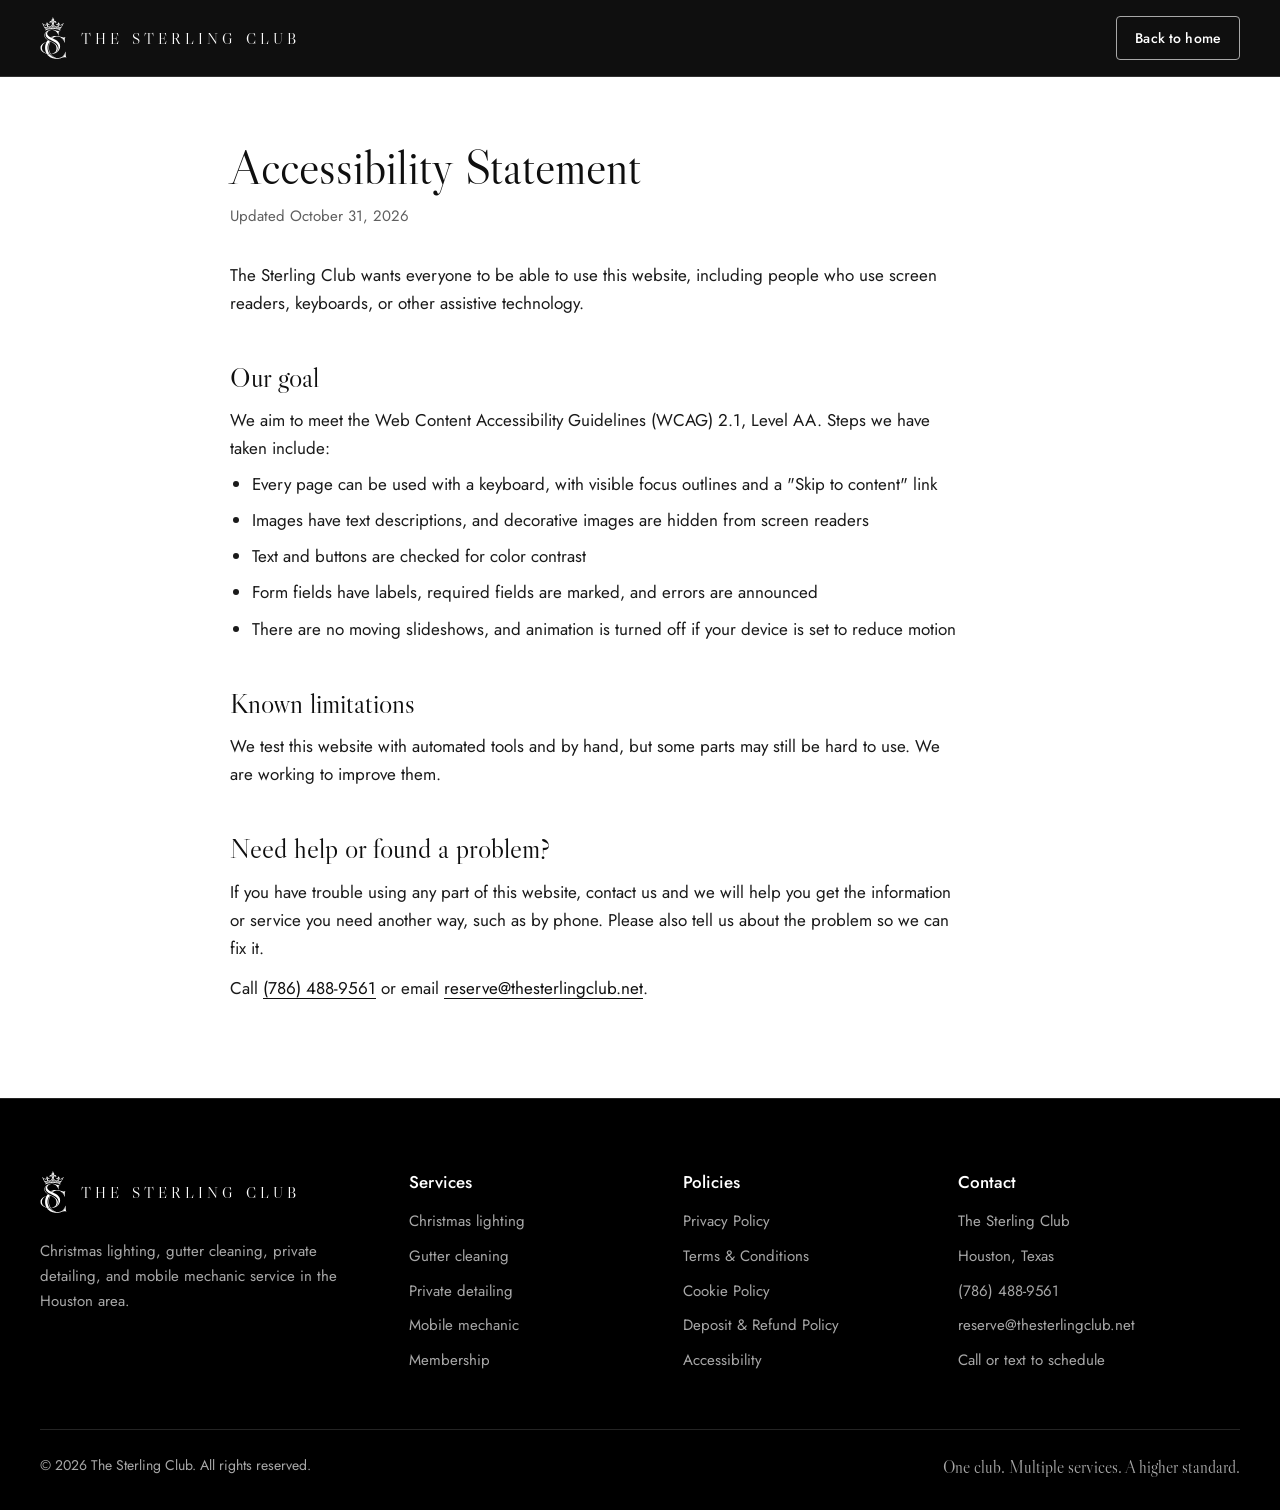
==== commit d2c3529e: "Finalize wording for the top of the page and the service sections - Announcement: "Now booking Chris" ====
--- a/accessibility.html
+++ b/accessibility.html
@@ -55,15 +55,15 @@
           <svg class="brand-mark" aria-hidden="true"><use href="#i-mono" /></svg>
           <span class="brand-name">The Sterling Club</span>
         </a>
-        <p>Christmas lighting, gutter and roofline care, private detailing, and vehicle care at home in the Houston area.</p>
+        <p>Christmas lighting, gutter cleaning, private detailing, and mobile mechanic service in the Houston area.</p>
       </div>
       <div>
         <h2 class="footer-h">Services</h2>
         <ul>
           <li><a href="index.html#lighting">Christmas lighting</a></li>
-          <li><a href="index.html#gutters">Gutter &amp; roofline care</a></li>
+          <li><a href="index.html#gutters">Gutter cleaning</a></li>
           <li><a href="index.html#detailing">Private detailing</a></li>
-          <li><a href="index.html#vehicle-care">Vehicle care at home</a></li>
+          <li><a href="index.html#vehicle-care">Mobile mechanic</a></li>
           <li><a href="index.html#membership">Membership</a></li>
         </ul>
       </div>
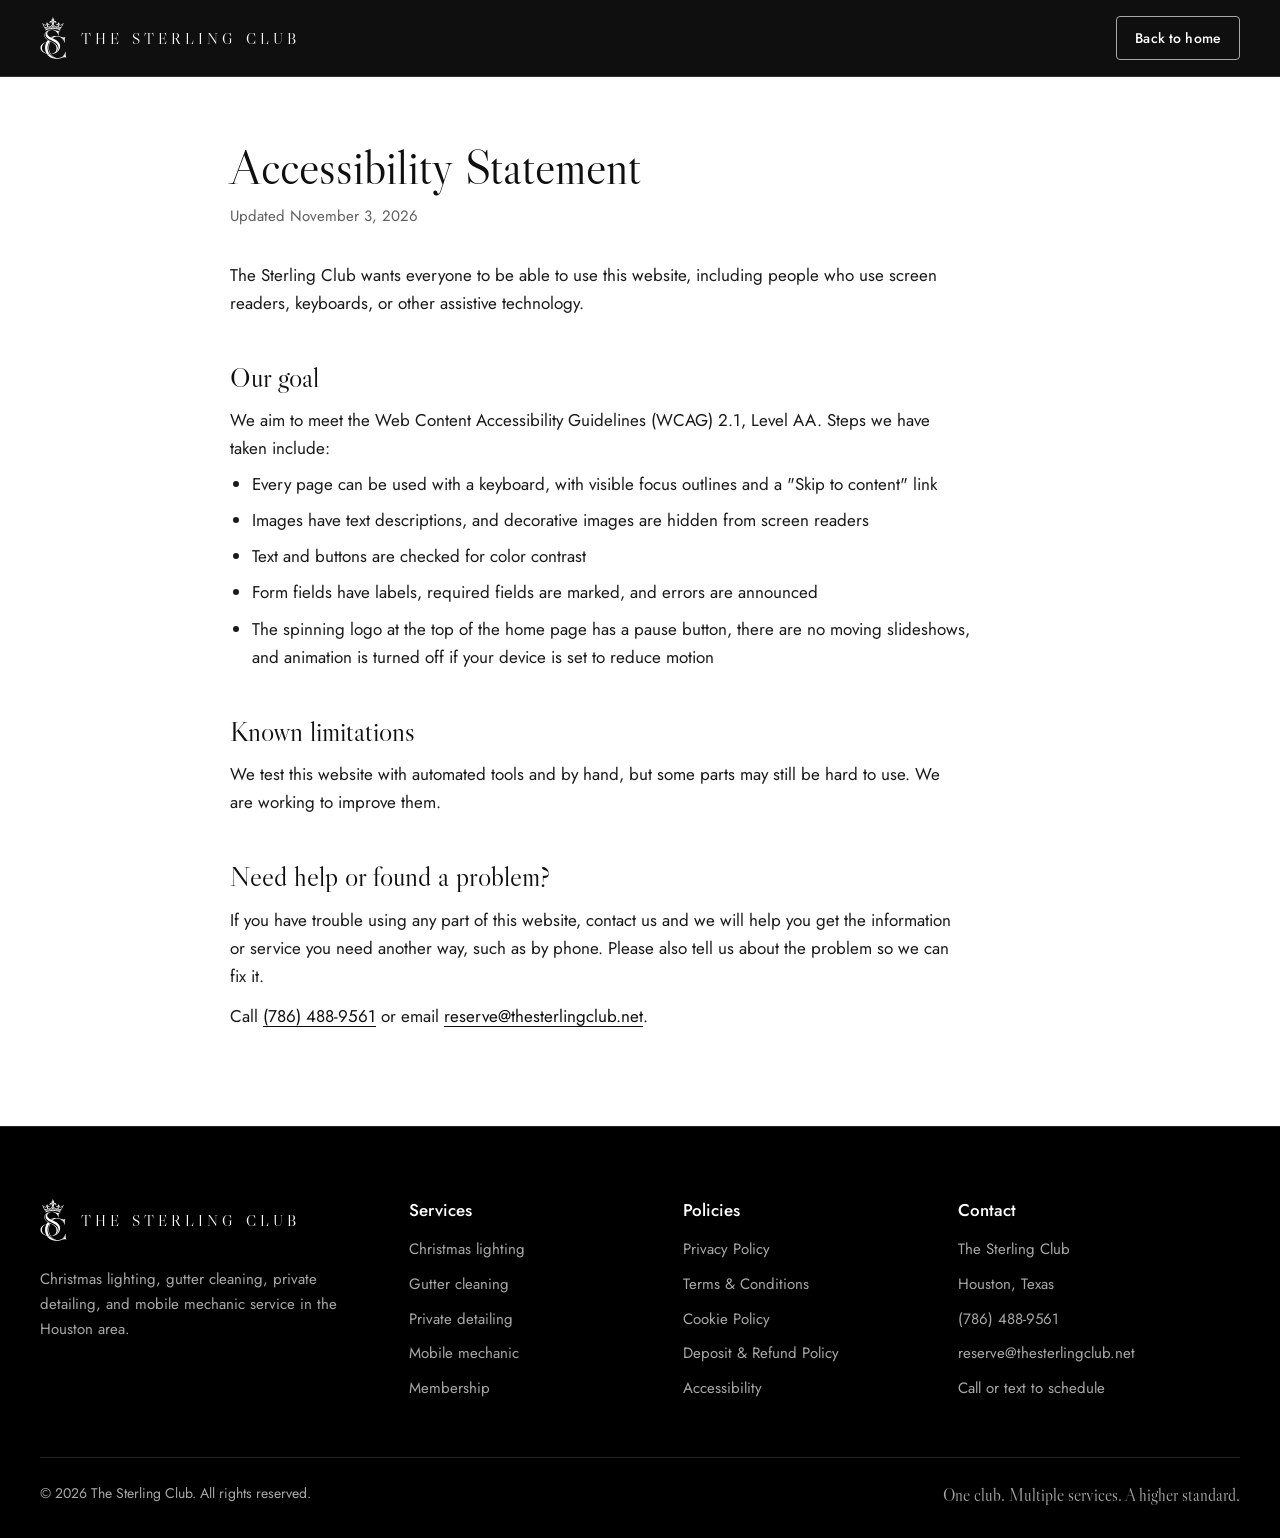
==== commit 5fc268a4: "Spin the 3D monogram continuously and make it glint like sterling - The logo turns continuously (abo" ====
--- a/accessibility.html
+++ b/accessibility.html
@@ -25,7 +25,7 @@
   </header>
   <main id="main" class="legal wrap-narrow">
 <h1>Accessibility Statement</h1>
-<p class="legal-meta">Updated October 31, 2026</p>
+<p class="legal-meta">Updated November 3, 2026</p>
 
 <p>The Sterling Club wants everyone to be able to use this website, including people who use screen readers, keyboards, or other assistive technology.</p>
 
@@ -36,7 +36,7 @@
   <li>Images have text descriptions, and decorative images are hidden from screen readers</li>
   <li>Text and buttons are checked for color contrast</li>
   <li>Form fields have labels, required fields are marked, and errors are announced</li>
-  <li>There are no moving slideshows, and animation is turned off if your device is set to reduce motion</li>
+  <li>The spinning logo at the top of the home page has a pause button, there are no moving slideshows, and animation is turned off if your device is set to reduce motion</li>
 </ul>
 
 <h2>Known limitations</h2>
--- a/styles.css
+++ b/styles.css
@@ -196,6 +196,17 @@
 .scroll-cue::before, .scroll-cue::after { content: ""; position: absolute; left: 50%; width: 1px; }
 .scroll-cue::before { top: 0; bottom: 0; background: rgba(255, 255, 255, .18); }
 .scroll-cue::after { top: 0; height: 40%; background: var(--white); animation: cue 2.4s 2s ease-in-out 3 both; }
+.hero-pause {
+  position: absolute; right: max(16px, env(safe-area-inset-right, 0px)); top: calc(var(--header-h) + 16px); z-index: 2;
+  width: 44px; height: 44px; display: grid; place-items: center;
+  border-radius: 50%; border: 1px solid var(--rule); background: rgba(0, 0, 0, .4); color: var(--silver); cursor: pointer;
+  transition: color .2s, border-color .2s;
+}
+.hero-pause[hidden] { display: none; }
+.hero-pause:hover { color: var(--white); border-color: var(--silver); }
+.hero-pause svg { width: 16px; height: 16px; }
+.hero-pause .i-play, .hero-pause[aria-pressed="true"] .i-pause { display: none; }
+.hero-pause[aria-pressed="true"] .i-play { display: block; }
 @keyframes cue { 0% { transform: scaleY(0); transform-origin: top; } 45% { transform: scaleY(1); transform-origin: top; } 55% { transform: scaleY(1); transform-origin: bottom; } 100% { transform: scaleY(0) translateY(150%); transform-origin: bottom; } }
 
 /* ---------- Services ---------- */
@@ -479,6 +490,8 @@
   .nav-links .btn { margin-top: 18px; }
   .site-header:has(.nav-links.open) { background: var(--onyx); }
 
+  /* Phones: keep the hero controls above the bottom Call / Text / Book bar */
+  .scroll-cue { bottom: 76px; }
   /* Phones: the homes sit in the top part of the screen, the text below on black */
   .lights { height: 300vh; }
   .lights-scene { height: calc(50% - var(--header-h) / 2); }
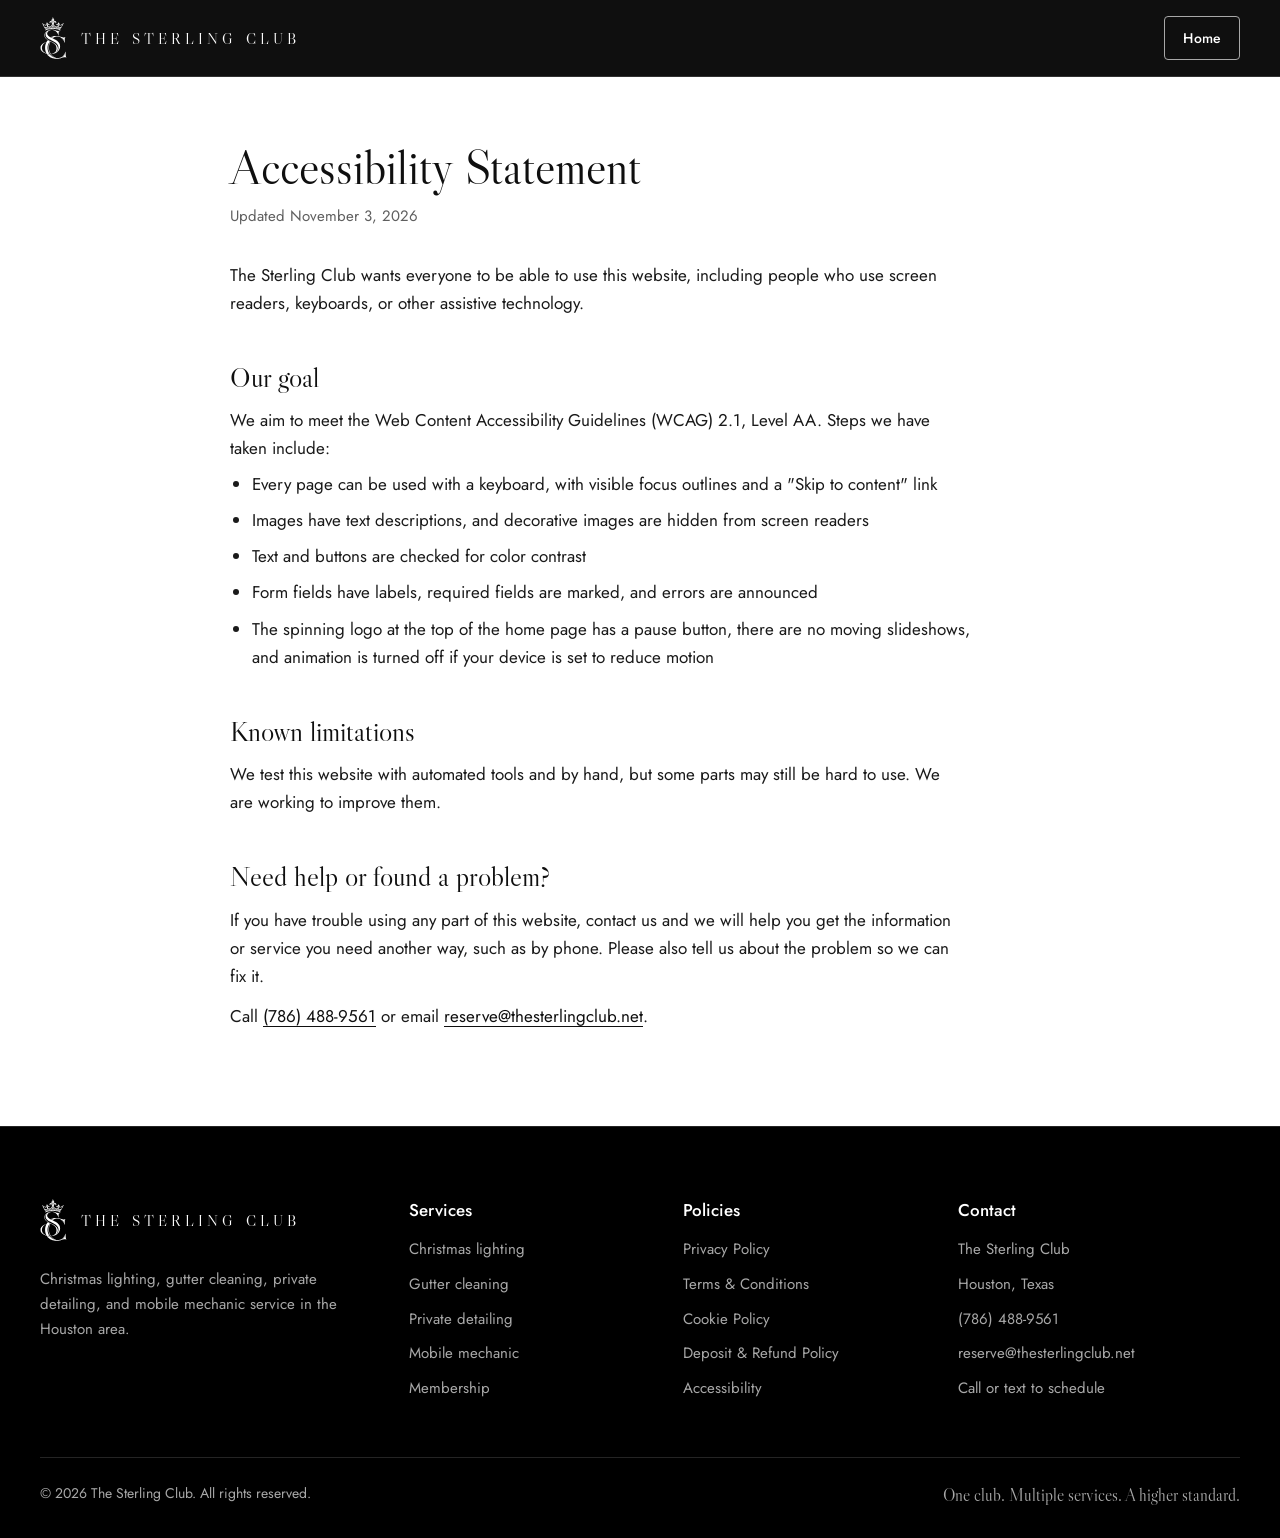
==== commit 2bfe8bd7: "Site review fixes: narrow-phone layout, hidden fields, About crest, SEO and share tags - No sideways" ====
--- a/accessibility.html
+++ b/accessibility.html
@@ -6,6 +6,7 @@
   <title>Accessibility Statement | The Sterling Club</title>
   <meta name="description" content="Accessibility Statement for The Sterling Club, a home and auto services business in Houston, Texas." />
   <meta name="theme-color" content="#0F0F0F" />
+  <link rel="canonical" href="https://joverdoser.github.io/TheSterlingClub/accessibility.html" />
   <link rel="icon" href="images/favicon.svg" type="image/svg+xml" />
   <link rel="stylesheet" href="styles.css?v=club-3" />
 </head>
@@ -20,7 +21,7 @@
         <svg class="brand-mark" aria-hidden="true"><use href="#i-mono" /></svg>
         <span class="brand-name">The Sterling Club</span>
       </a>
-      <a href="index.html" class="btn btn-sm btn-ghost">Back to home</a>
+      <a href="index.html" class="btn btn-sm btn-ghost"><span class="visually-hidden">Back to </span>Home</a>
     </div>
   </header>
   <main id="main" class="legal wrap-narrow">
--- a/styles.css
+++ b/styles.css
@@ -72,6 +72,8 @@
 h4 { font: 500 var(--t-base)/1.4 var(--sans); }
 p { text-wrap: pretty; }
 :focus-visible { outline: 2px solid var(--fg); outline-offset: 3px; border-radius: 2px; }
+[tabindex="-1"]:focus { outline: none; } /* sections focused by in-page links */
+[hidden] { display: none !important; } /* hidden always wins over a component's own display */
 .visually-hidden { position: absolute; width: 1px; height: 1px; overflow: hidden; clip: rect(0 0 0 0); white-space: nowrap; }
 
 .skip-link { position: absolute; left: 16px; top: -60px; z-index: 300; background: var(--white); color: var(--onyx); padding: 10px 16px; text-decoration: none; border-radius: var(--radius); }
@@ -158,7 +160,9 @@
 }
 .hero-glow {
   position: absolute; inset: 0; pointer-events: none;
+  /* The grain tile is a faint dither: without it the soft glow shows as rings of gray (banding). */
   background:
+    url("images/grain.png") 0 0 / 128px 128px repeat,
     radial-gradient(ellipse 42% 40% at 50% 34%, rgba(255, 255, 255, .075), transparent 72%),
     radial-gradient(ellipse 90% 50% at 50% 115%, rgba(255, 255, 255, .05), transparent 70%);
 }
@@ -202,7 +206,6 @@
   border-radius: 50%; border: 1px solid var(--rule); background: rgba(0, 0, 0, .4); color: var(--silver); cursor: pointer;
   transition: color .2s, border-color .2s;
 }
-.hero-pause[hidden] { display: none; }
 .hero-pause:hover { color: var(--white); border-color: var(--silver); }
 .hero-pause svg { width: 16px; height: 16px; }
 .hero-pause .i-play, .hero-pause[aria-pressed="true"] .i-pause { display: none; }
@@ -221,13 +224,13 @@
 .services-intro { padding-bottom: clamp(48px, 6vw, 72px); }
 .services-intro .section-head { margin-bottom: 0; }
 
-/* Christmas lighting: three homes, each starting dark, light up in turn as a soft wave of light
-   sweeps across them (script.js). The lit layer is the same photo as the dark one, so they always line up. */
-.lights { position: relative; height: 340vh; background: var(--black); }
-.lights-sticky { position: sticky; top: 0; height: 100vh; height: 100svh; overflow: hidden; }
+/* Christmas lighting: the home starts dark and lights up as a soft wave of light sweeps across it
+   when it comes into view (script.js). The section scrolls normally; nothing is pinned. The lit layer is the same photo as the dark one, so they always line up. */
+.lights { position: relative; background: var(--black); }
+.lights-sticky { position: relative; height: min(100vh, 860px); height: min(100svh, 860px); min-height: 640px; overflow: hidden; }
 .lights-scene, .lights-shade, .scene, .scene img { position: absolute; inset: 0; width: 100%; height: 100%; }
 /* The photos start below the sticky header so it never covers the rooflines. */
-.lights-scene { top: var(--header-h); height: calc(100% - var(--header-h)); }
+
 .scene { margin: 0; opacity: var(--vis, 0); }
 .scene:first-child { --vis: 1; }
 .scene img { object-fit: cover; object-position: 50% 50%; }
@@ -243,7 +246,7 @@
 .lights-card .checks { margin: 22px 0 28px; }
 .lights-caption { position: absolute; left: max(16px, (100% - 1200px) / 2); right: max(16px, (100% - 1200px) / 2); bottom: 28px; display: flex; align-items: center; justify-content: space-between; gap: 16px; font-size: var(--t-xs); color: var(--text); }
 .lights-steps { display: flex; gap: 6px; }
-.lights-steps i { width: 48px; height: 2px; background: rgba(255, 255, 255, .2); overflow: hidden; }
+.lights-steps i { width: 96px; height: 2px; background: rgba(255, 255, 255, .2); overflow: hidden; }
 .lights-steps i::after { content: ""; display: block; height: 100%; background: #FFCF8A; transform: scaleX(var(--f, 0)); transform-origin: left; }
 
 /* Service panels: each photo fades into the black instead of sitting in a box */
@@ -334,6 +337,18 @@
 .about { display: grid; grid-template-columns: minmax(0, .8fr) minmax(0, 1.2fr); gap: clamp(36px, 6vw, 96px); align-items: center; }
 .about-img { aspect-ratio: 6 / 7; overflow: hidden; }
 .about-img img { width: 100%; height: 100%; object-fit: cover; }
+/* Crest panel: stands in for a team photo. Onyx with a soft silver glow and a fine inner frame. */
+.about-crest {
+  position: relative; margin: 0; display: grid; place-content: center; justify-items: center; gap: clamp(20px, 3vw, 32px);
+  color: #D9D9D9;
+  background:
+    url("images/grain.png") 0 0 / 128px 128px repeat,
+    radial-gradient(ellipse 65% 50% at 50% 42%, rgba(255, 255, 255, .1), transparent 72%),
+    var(--onyx);
+}
+.about-crest::before { content: ""; position: absolute; inset: 14px; border: 1px solid rgba(255, 255, 255, .14); pointer-events: none; }
+.about-crest-mark { width: clamp(84px, 30%, 150px); height: auto; aspect-ratio: 720 / 1138; filter: drop-shadow(0 10px 24px rgba(0, 0, 0, .55)); }
+.about-crest figcaption { font-size: var(--t-xs); letter-spacing: .32em; margin-right: -.32em; text-transform: uppercase; color: var(--silver); }
 .about-body > p { margin: 16px 0 36px; max-width: 36rem; }
 .promises { display: grid; grid-template-columns: 1fr 1fr; gap: 28px 40px; }
 .promises div { border-top: 1px solid var(--rule); padding-top: 16px; }
@@ -404,7 +419,6 @@
 .choice legend { margin-bottom: 8px; width: 100%; }
 .choice label { display: inline-flex; align-items: center; gap: 8px; min-height: 44px; font-size: .9375rem; font-weight: 400; color: var(--text); cursor: pointer; }
 .choice input { accent-color: var(--white); width: 18px; height: 18px; }
-.meet[hidden] { display: none; }
 .form-help, .form-how { font-size: var(--t-xs); color: var(--soft); }
 .field input[type="file"] { padding: 10px; }
 /* Spam trap: hidden from people, filled in by bots */
@@ -464,7 +478,7 @@
   .nav-links a[href="#faq"], .nav-links a[href="#area"] { display: none; }
 }
 @media (max-width: 1000px) {
-  .area, .about, .quote { grid-template-columns: 1fr; }
+  .area, .about, .quote { grid-template-columns: minmax(0, 1fr); }
   .pkg-grid, .addons { grid-template-columns: 1fr; }
   .pkg { padding-right: 0; }
   .pkg + .pkg { padding: 40px 0 0; margin-top: 40px; border-left: 0; border-top: 1px solid var(--rule); }
@@ -493,12 +507,13 @@
   /* Phones: keep the hero controls above the bottom Call / Text / Book bar */
   .scroll-cue { bottom: 76px; }
   /* Phones: the homes sit in the top part of the screen, the text below on black */
-  .lights { height: 300vh; }
-  .lights-scene { height: calc(50% - var(--header-h) / 2); }
-  .lights-shade { background: linear-gradient(0deg, var(--black) 0%, rgba(0, 0, 0, 0) 30%), linear-gradient(180deg, rgba(0, 0, 0, .55) 0%, rgba(0, 0, 0, 0) 22%); }
-  .lights-copy { align-items: flex-end; padding-bottom: 104px; }
-  .lights-caption { top: calc(var(--header-h) + 12px); bottom: auto; text-shadow: 0 1px 6px rgba(0, 0, 0, .8); }
-  .lights-steps i { width: 28px; }
+  /* Phones: photo on top, text below it in normal page flow */
+  .lights-sticky { height: auto; min-height: 0; }
+  .lights-scene { position: relative; height: 72vw; max-height: 460px; }
+  .lights-shade { background: linear-gradient(0deg, var(--black) 0%, rgba(0, 0, 0, 0) 35%), linear-gradient(180deg, rgba(0, 0, 0, .5) 0%, rgba(0, 0, 0, 0) 25%); }
+  .lights-copy { height: auto; display: block; padding-block: 4px 64px; }
+  .lights-caption { top: 12px; bottom: auto; text-shadow: 0 1px 6px rgba(0, 0, 0, .8); }
+  .lights-steps i { width: 64px; }
   .panel { display: block; min-height: 0; padding: 0 0 72px; }
   .panel-media, .panel-flip .panel-media {
     position: relative; width: 100%; height: 78vw; max-height: 520px;
@@ -530,6 +545,11 @@
   .brand-mark { width: 23px; height: 36px; }
   .brand-name { font-size: .8125rem; letter-spacing: .22em; margin-right: -.22em; }
   .contact-list .label { width: 4.5rem; }
+  .legal-page .nav { gap: 10px; }
+  .legal-page .nav .btn-sm { padding: 0 14px; }
+}
+@media (max-width: 340px) {
+  .brand-name { letter-spacing: .17em; margin-right: -.17em; }
 }
 
 @media (prefers-reduced-motion: reduce) {
@@ -537,10 +557,7 @@
   html { scroll-behavior: auto; }
   .js [data-reveal] { opacity: 1; transform: none; clip-path: none; }
   .js .panel-media img { opacity: 1; scale: 1.03; translate: none; }
-  .lights { height: auto; }
-  .lights-sticky { position: relative; height: 100vh; height: 100svh; }
-  .scene { --vis: 0; }
-  .scene:nth-child(2) { --vis: 1; --s: 1; }
+  .scene { --vis: 1; --s: 1; }
   .lights-caption, .scroll-cue::after { display: none; }
   .tier { transform: none; }
 }
